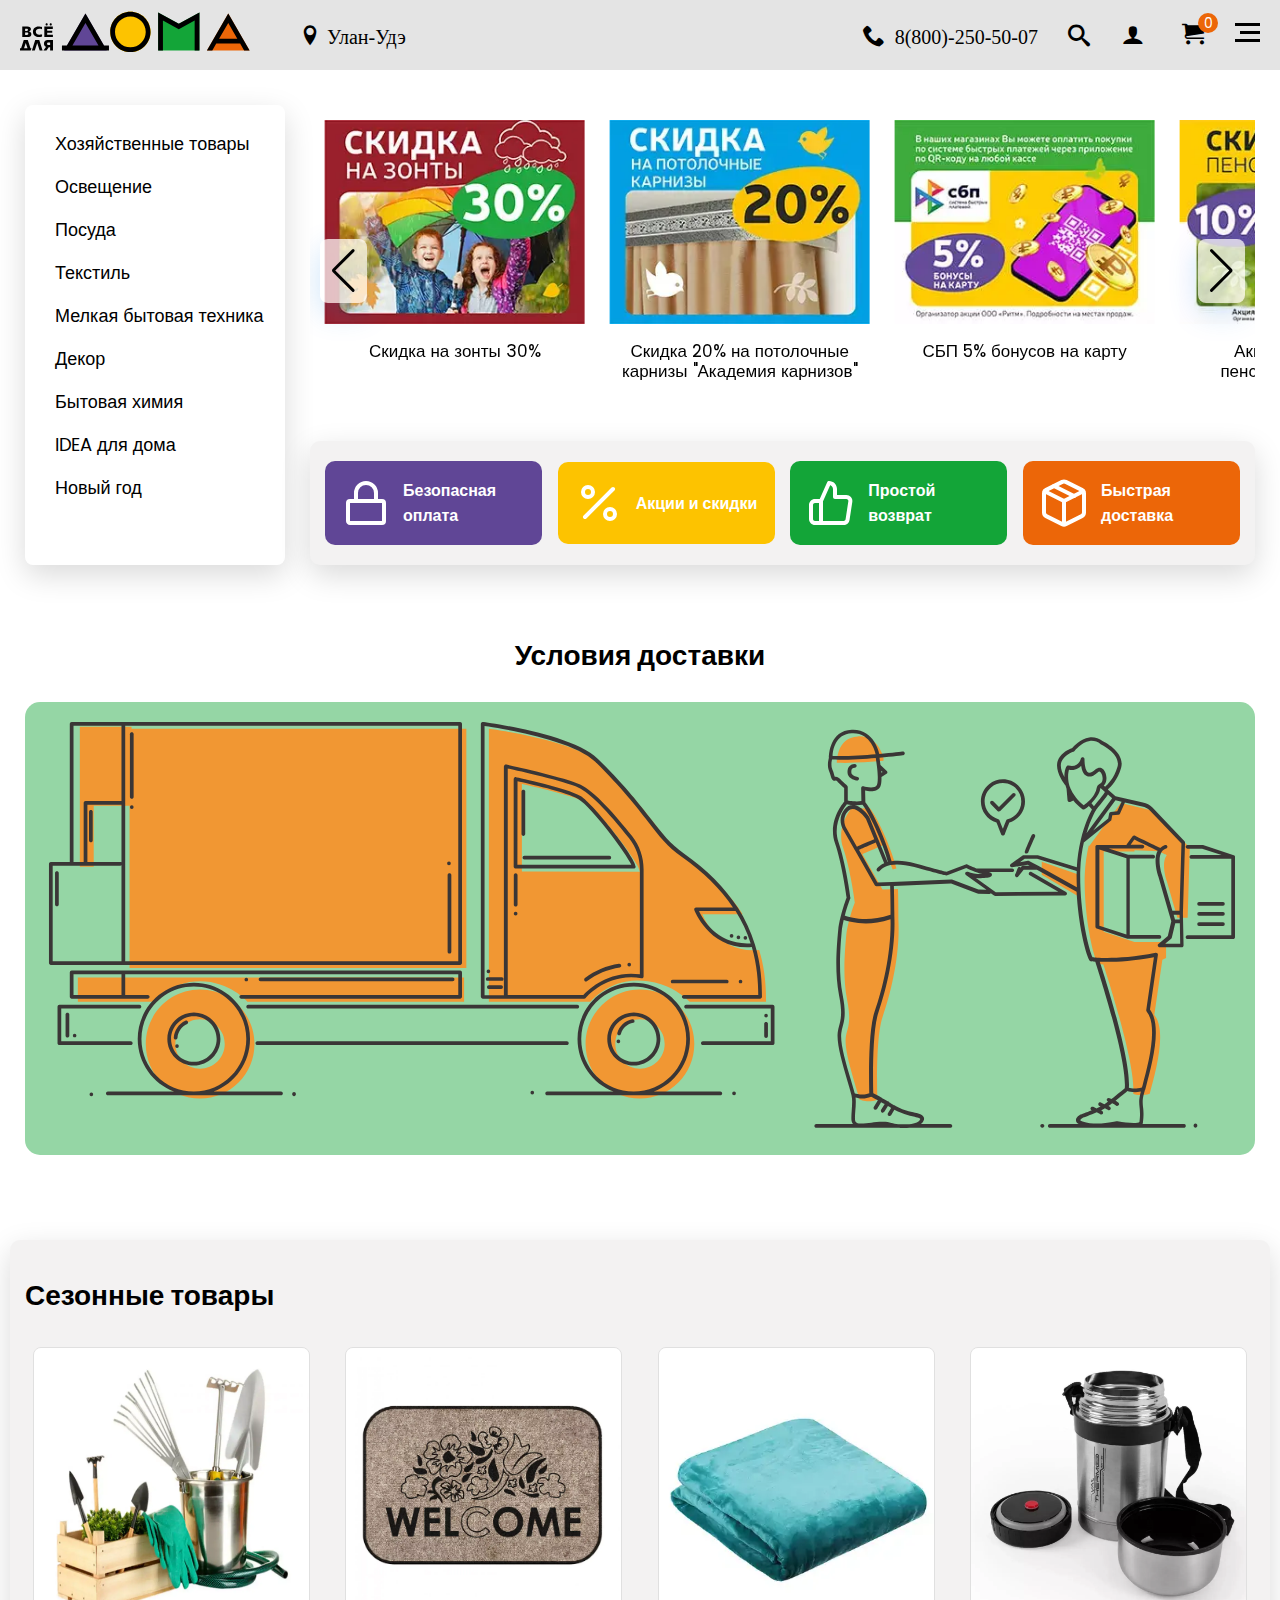
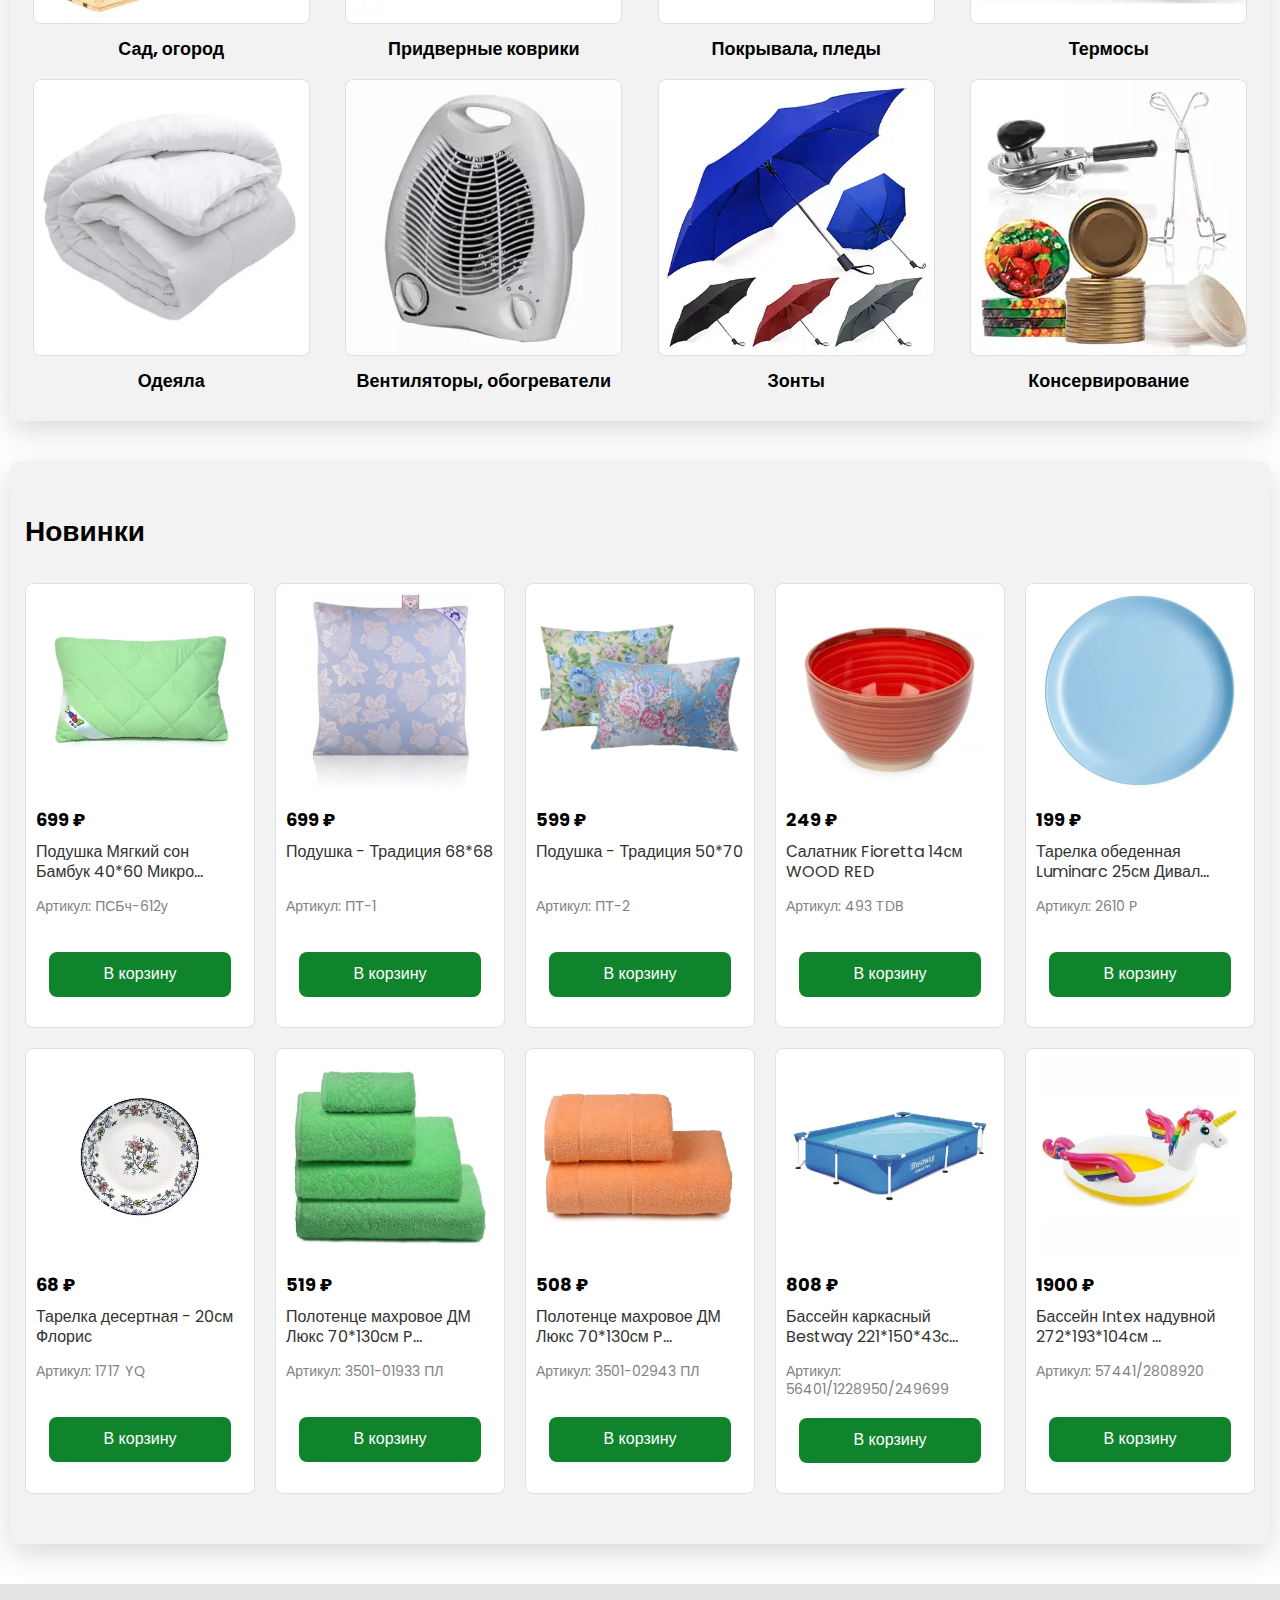
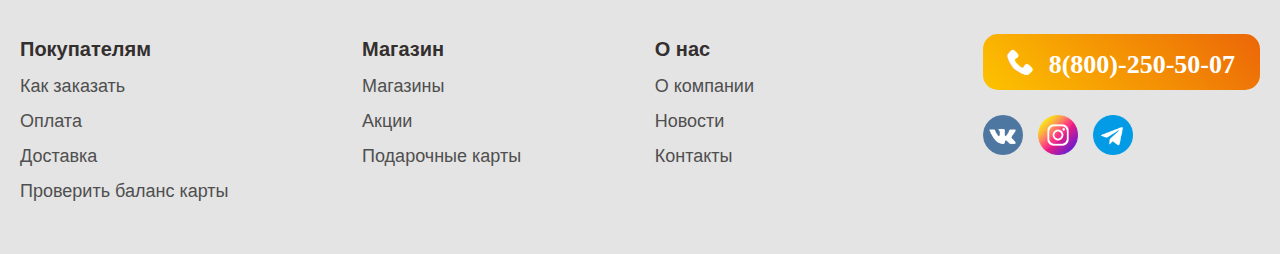
==== index.html @ 49514612 "Update index.html" ====
<!DOCTYPE html>
<html lang="ru">
<head>
    <meta charset="UTF-8">
    <meta http-equiv="X-UA-Compatible" content="IE=edge">
    <meta name="viewport" content="width=device-width, initial-scale=1.0">
    <link href="https://fonts.googleapis.com/css2?family=Poppins:wght@400;500;600;700&display=swap" rel="stylesheet">
    <link rel="stylesheet" href="https://unpkg.com/swiper@8/swiper-bundle.min.css">
    <link rel="stylesheet" href="css/fonts.css">
    <link rel="stylesheet" href="css/style.min.css">
    <title>Всё для дома</title>
</head>
<body>
    <header lang='ru' class="header">
    <div class="container">            
        <nav>
            <div class="header__menu-left">
                <a href="#" class="header__logo">
                    <img src="img/icons/logo.svg" alt="logo">
                </a>
                <div class="header__menu-places">
                    <div class="header__menu-town icon-location">Улан-Удэ</div>
                    <ul class="header__submenu">
                        <li>
                            <a href="#" class="submenu__link">Улан-Удэ</a>
                        </li>
                        <li>
                            <a href="#" class="submenu__link">Турунтаево</a>
                        </li>
                        <li>
                            <a href="#" class="submenu__link">Кяхта</a>
                        </li>
                        <li>
                            <a href="#" class="submenu__link">Петропавловка</a>
                        </li>
                        <li>
                            <a href="#" class="submenu__link">Усть-Орда</a>
                        </li>
                        <li>
                            <a href="#" class="submenu__link">Иркутск</a>
                        </li>
                        <li>
                            <a href="#" class="submenu__link">Бичура</a>
                        </li>
                        <li>
                            <a href="#" class="submenu__link">Гусиноозерск</a>
                        </li>
                        <li>
                            <a href="#" class="submenu__link">Селенгинск</a>
                        </li>
                        <li>
                            <a href="#" class="submenu__link">Борзя</a>
                        </li>
                        <li>
                            <a href="#" class="submenu__link">Петровск-Забайкальский</a>
                        </li>
                        <li>
                            <a href="#" class="submenu__link">Закаменск</a>
                        </li>
                        <li>
                            <a href="#" class="submenu__link">Кырен</a>
                        </li>
                        <li>
                            <a href="#" class="submenu__link">Ангарск</a>
                        </li>
                        <li>
                            <a href="#" class="submenu__link">Чита</a>
                        </li>
                    </ul>
                </div>
            </div>
            <div class="header__menu-right">
                <a href="tel:88002505007" class="header__list-item icon-phone">8(800)-250-50-07</a>
                <a href="tel:88002505007"> <span class="icon-phone"></span></a>
                <button class="header__list-item icon-catalog">
                    <img class="icon-catalog__img" src="img/icons/free-icon-catalog-9479183.png" alt="К">
                </button>
                <button class="header__list-item icon-search"></button>
                <a href="#" class="header__list-item icon-user"></a>
                <div class="header__cart" data-modal>
                    <button class="icon-cart"></button>
                    <span class="cart__number">0</span>
                    <div class="header__cart-block">
                        <div class="header__cart-wrapper">
                            <div class="cart-block__title">Корзина</div>
                            <div class="cart-block__body">
                                <div class="cart-block__empty">
                                    В корзине пока ничего нет. <br><br>
                                    Найдите нужный вам товар в каталоге или воспользуйтесь поиском.
                                </div>
                                <ul class="cart-content__list">

                                </ul>
                            </div>
                            <div class="cart-block__close">
                                <span></span>
                                <span></span>
                            </div>
                            <div class="cart__footer-fixed">
                                <div class="full__price"></div>
                                <a href="https://vddoma.ru/cart" type="button" class="cart__btn">Перейти в корзину</a>
                            </div>
                        </div>                   
                    </div>
                </div>
                <div class="hamburger">
                    <span></span>
                    <span class="short"></span>
                    <span></span>
                </div>
                <div class="menu-hamburger__list">
                    <div class="menu-hamburger__wrapper">
                        <button class="menu-hamburger__btn icon-user">
                            Войти
                        </button>

                        <ul class="panel menu-hamburger__sublist">
                            <li class="menu-hamburger__item"><a href="#">Как заказать</a></li>
                            <li class="menu-hamburger__item"><a href="#">Проверить баланс карты</a></li>
                            <li class="menu-hamburger__item"><a href="#">Подарочные карты</a></li>
                            <li class="menu-hamburger__item"><a href="#">Магазины</a></li>                            
                            <li class="menu-hamburger__item"><a href="#">О компании</a></li>
                            <li class="menu-hamburger__item"><a href="#">Новости</a></li>
                            <li class="menu-hamburger__item"><a href="#">Контакты</a></li>
                        </ul>
                    </div>
                </div>
            </div>  
        </nav>
    </div>
</header>
    <div class="promo start">
    <div class="container">
        <div class="promo__wrapper">
            <div class="promo__menu">
                <!-- <div class="promo__buttons">
                    <div class="promo__buttons-catalog">Каталог</div>
                    <div class="promo__buttons-search">Поиск</div>
                </div> -->
                <div class="promo__menu-wrapper">
                    <div class="catalog__close">
                        <span></span>
                        <span></span>
                    </div>
                    <ul class="promo__menu-list">                        
                        <li class="promo__menu-item">
                            <a href="#" data-id="1">Хозяйственные товары</a>
                            <div class="promo__submenu" data-id="1">
                                <ul>
                                    <li class="promo__submenu-item">
                                        <a href="#">Уход за одеждой</a>
                                    </li>
                                    <li class="promo__submenu-item">
                                        <a href="#">Сад и огород</a>
                                    </li>
                                    <li class="promo__submenu-item">
                                        <a href="#">Садовая мебель, мебель для пикника</a>
                                    </li>
                                    <li class="promo__submenu-item">
                                        <a href="#">Товары для отдыха и туризма</a>
                                    </li>
                                    <li class="promo__submenu-item">
                                        <a href="#">Все для ремонта</a>
                                    </li>
                                    <li class="promo__submenu-item">
                                        <a href="#">Товары для животных</a>
                                    </li>
                                    <li class="promo__submenu-item">
                                        <a href="#">Детская мебель</a>
                                    </li>
                                    <li class="promo__submenu-item">
                                        <a href="#">Товары для ванной комнаты и бани</a>
                                    </li>
                                    <li class="promo__submenu-item">
                                        <a href="#">Прочее</a>
                                    </li>
                                    <li class="promo__submenu-item">
                                        <a href="#">Хранение в доме</a>
                                    </li>
                                    <li class="promo__submenu-item">
                                        <a href="#">Стирка и глажка белья</a>
                                    </li>
                                    <li class="promo__submenu-item">
                                        <a href="#">Уборка дома</a>
                                    </li>
                                    <li class="promo__submenu-item">
                                        <a href="#">Летние товары, бассейны</a>
                                    </li>
                                    <li class="promo__submenu-item">
                                        <a href="#">Всё для школы</a>
                                    </li>
                                </ul>
                            </div>
                        </li>
                        <li class="promo__menu-item">
                            <a href="#" data-id="2">Освещение</a>
                            <div class="promo__submenu" data-id="2">
                                <ul>
                                    <li class="promo__submenu-item">
                                        <a href="#">Настенные светильники</a>
                                    </li>
                                    <li class="promo__submenu-item">
                                        <a href="#">Напольные светильники</a>
                                    </li>
                                    <li class="promo__submenu-item">
                                        <a href="#">Настольные светильники</a>
                                    </li>
                                    <li class="promo__submenu-item">
                                        <a href="#">Ночники</a>
                                    </li>
                                    <li class="promo__submenu-item">
                                        <a href="#">Потолочные светильники</a>
                                    </li>
                                    <li class="promo__submenu-item">
                                        <a href="#">Фонари</a>
                                    </li>
                                    <li class="promo__submenu-item">
                                        <a href="#">Удлинители</a>
                                    </li>
                                </ul>
                            </div>
                        </li>
                        <li class="promo__menu-item">
                            <a href="#" data-id="3">Посуда</a>
                            <div class="promo__submenu" data-id="3">
                                <ul>
                                    <li class="promo__submenu-item">
                                        <a href="#">Посуда для приготовления</a>
                                    </li>
                                    <li class="promo__submenu-item">
                                        <a href="#">Посуда для сервировки</a>
                                    </li>
                                    <li class="promo__submenu-item">
                                        <a href="#">Кухонные принадлежности</a>
                                    </li>
                                    <li class="promo__submenu-item">
                                        <a href="#">Хранение на кухне</a>
                                    </li>
                                    <li class="promo__submenu-item">
                                        <a href="#">Одноразовая посуда</a>
                                    </li>
                                </ul>
                            </div>
                        </li>
                        <li class="promo__menu-item">
                            <a href="#" data-id="4">Текстиль</a>
                            <div class="promo__submenu" data-id="4">
                                <ul>
                                    <li class="promo__submenu-item">
                                        <a href="#">Полотенца</a>
                                    </li>
                                    <li class="promo__submenu-item">
                                        <a href="#">Кухонный текстиль</a>
                                    </li>
                                    <li class="promo__submenu-item">
                                        <a href="#">Постельное белье</a>
                                    </li>
                                    <li class="promo__submenu-item">
                                        <a href="#">Покрывала, пледы</a>
                                    </li>
                                    <li class="promo__submenu-item">
                                        <a href="#">Одеяла</a>
                                    </li>
                                    <li class="promo__submenu-item">
                                        <a href="#">Подушки</a>
                                    </li>
                                    <li class="promo__submenu-item">
                                        <a href="#">Чехлы для мягкой мебели</a>
                                    </li>
                                    <li class="promo__submenu-item">
                                        <a href="#">Матрасы</a>
                                    </li>
                                    <li class="promo__submenu-item">
                                        <a href="#">Наматрасники</a>
                                    </li>
                                    <li class="promo__submenu-item">
                                        <a href="#">Наборы (одеяло+подушка)</a>
                                    </li>
                                </ul>
                            </div>
                        </li>
                        <li class="promo__menu-item">
                            <a href="#" data-id="5">Мелкая бытовая техника</a>
                            <div class="promo__submenu" data-id="5">
                                <ul>
                                    <li class="promo__submenu-item">
                                        <a href="#">Машинки для стрижки</a>
                                    </li>
                                    <li class="promo__submenu-item">
                                        <a href="#">Бритвы</a>
                                    </li>
                                    <li class="promo__submenu-item">
                                        <a href="#">Вентиляторы, обогреватели</a>
                                    </li>
                                    <li class="promo__submenu-item">
                                        <a href="#">Утюги</a>
                                    </li>
                                    <li class="promo__submenu-item">
                                        <a href="#">Электрочайники, термопоты</a>
                                    </li>
                                    <li class="promo__submenu-item">
                                        <a href="#">Уничтожители для насекомых</a>
                                    </li>
                                    <li class="promo__submenu-item">
                                        <a href="#">Эпиляторы, триммеры</a>
                                    </li>
                                    <li class="promo__submenu-item">
                                        <a href="#">Кофемолки, кофеварки электрические</a>
                                    </li>
                                    <li class="promo__submenu-item">
                                        <a href="#">Блендеры, миксеры</a>
                                    </li>
                                    <li class="promo__submenu-item">
                                        <a href="#">Блинницы, вафельницы</a>
                                    </li>
                                    <li class="promo__submenu-item">
                                        <a href="#">Тостеры, сэндвичницы, мультигриль</a>
                                    </li>
                                    <li class="promo__submenu-item">
                                        <a href="#">Мультиварки, пароварки</a>
                                    </li>
                                    <li class="promo__submenu-item">
                                        <a href="#">Плитки электрические, духовки</a>
                                    </li>
                                    <li class="promo__submenu-item">
                                        <a href="#">Маникюрные наборы</a>
                                    </li>
                                    <li class="promo__submenu-item">
                                        <a href="#">Фены, приборы для укладки волос</a>
                                    </li>
                                    <li class="promo__submenu-item">
                                        <a href="#">Весы напольные</a>
                                    </li>
                                    <li class="promo__submenu-item">
                                        <a href="#">Машинки для удаления катышков</a>
                                    </li>
                                    <li class="promo__submenu-item">
                                        <a href="#">Увлажнители воздуха</a>
                                    </li>
                                    <li class="promo__submenu-item">
                                        <a href="#">Мясорубки электрические</a>
                                    </li>
                                </ul>
                            </div>
                        </li>
                        <li class="promo__menu-item">
                            <a href="#" data-id="6">Декор</a>
                            <div class="promo__submenu" data-id="6">
                                <ul>
                                    <li class="promo__submenu-item">
                                        <a href="#">Сувениры, подарки</a>
                                    </li>
                                    <li class="promo__submenu-item">
                                        <a href="#">Часы</a>
                                    </li>
                                    <li class="promo__submenu-item">
                                        <a href="#">Вазы</a>
                                    </li>
                                    <li class="promo__submenu-item">
                                        <a href="#">Картины и настенный декор</a>
                                    </li>
                                    <li class="promo__submenu-item">
                                        <a href="#">Цветы и растения</a>
                                    </li>
                                    <li class="promo__submenu-item">
                                        <a href="#">Свечи, подсвечники</a>
                                    </li>
                                    <li class="promo__submenu-item">
                                        <a href="#">Зеркала</a>
                                    </li>
                                    <li class="promo__submenu-item">
                                        <a href="#">Ковры</a>
                                    </li>
                                    <li class="promo__submenu-item">
                                        <a href="#">Предметы интерьера</a>
                                    </li>
                                    <li class="promo__submenu-item">
                                        <a href="#">Шторы, жалюзи, карнизы</a>
                                    </li>
                                    <li class="promo__submenu-item">
                                        <a href="#">Подушки и наволочки декоративные</a>
                                    </li>
                                    <li class="promo__submenu-item">
                                        <a href="#">Звонки</a>
                                    </li>
                                </ul>
                            </div>
                        </li>
                        <li class="promo__menu-item">
                            <a href="#" data-id="7">Бытовая химия</a>
                            <div class="promo__submenu" data-id="7">
                                <ul>
                                    <li class="promo__submenu-item">
                                        <a href="#">Батарейки</a>
                                    </li>
                                    <li class="promo__submenu-item">
                                        <a href="#">Мыло, Жидкое мыло</a>
                                    </li>
                                    <li class="promo__submenu-item">
                                        <a href="#">Чистящие средства</a>
                                    </li>
                                    <li class="promo__submenu-item">
                                        <a href="#">Средства от насекомых, грызунов</a>
                                    </li>
                                    <li class="promo__submenu-item">
                                        <a href="#">Стирка и уход за бельем</a>
                                    </li>
                                    <li class="promo__submenu-item">
                                        <a href="#">Герметик, клей</a>
                                    </li>
                                    <li class="promo__submenu-item">
                                        <a href="#">Средства для ухода за обувью</a>
                                    </li>
                                    <li class="promo__submenu-item">
                                        <a href="#">Наборы для маникюра</a>
                                    </li>
                                    <li class="promo__submenu-item">
                                        <a href="#">Освежители воздуха</a>
                                    </li>
                                    <li class="promo__submenu-item">
                                        <a href="#">Средства по уходу для лица и тела</a>
                                    </li>
                                    <li class="promo__submenu-item">
                                        <a href="#">Бритье и депиляция</a>
                                    </li>
                                    <li class="promo__submenu-item">
                                        <a href="#">Средства личной гигиены</a>
                                    </li>
                                    <li class="promo__submenu-item">
                                        <a href="#">Уход за волосами</a>
                                    </li>
                                    <li class="promo__submenu-item">
                                        <a href="#">Средства для ухода за полостью рта</a>
                                    </li>
                                    <li class="promo__submenu-item">
                                        <a href="#">Подарочный набор</a>
                                    </li>
                                </ul>
                            </div>
                        </li>
                        <li class="promo__menu-item">
                            <a href="#" data-id="8">IDEA для дома</a>
                            <div class="promo__submenu" data-id="8">
                                <ul>
                                    <li class="promo__submenu-item">
                                        <a href="#">Мебель</a>
                                    </li>
                                    <li class="promo__submenu-item">
                                        <a href="#">Освещение для дома</a>
                                    </li>
                                    <li class="promo__submenu-item">
                                        <a href="#">Оформление интерьера</a>
                                    </li>
                                    <li class="promo__submenu-item">
                                        <a href="#">Посуда и кухонные принадлежности</a>
                                    </li>
                                    <li class="promo__submenu-item">
                                        <a href="#">Текстиль и ковры</a>
                                    </li>
                                    <li class="promo__submenu-item">
                                        <a href="#">Хранение и порядок</a>
                                    </li>
                                    <li class="promo__submenu-item">
                                        <a href="#">Ванная комната</a>
                                    </li>
                                    <li class="promo__submenu-item">
                                        <a href="#">Товары для отдыха и путешествий</a>
                                    </li>
                                </ul>
                            </div>
                        </li>
                        <li class="promo__menu-item">
                            <a href="#" data-id="9">Новый год</a>
                            <div class="promo__submenu" data-id="9">
                                <ul>
                                    <li class="promo__submenu-item">
                                        <a href="#">Елки</a>
                                    </li>
                                    <li class="promo__submenu-item">
                                        <a href="#">Елочные украшения</a>
                                    </li>
                                    <li class="promo__submenu-item">
                                        <a href="#">Карнавальные аксессуары</a>
                                    </li>
                                    <li class="promo__submenu-item">
                                        <a href="#">Украшение дома</a>
                                    </li>
                                    <li class="promo__submenu-item">
                                        <a href="#">Новогодние сувениры, фигурки</a>
                                    </li>
                                    <li class="promo__submenu-item">
                                        <a href="#">Хлопушки, конфетти</a>
                                    </li>
                                    <li class="promo__submenu-item">
                                        <a href="#">Дед Мороз и Снегурочка</a>
                                    </li>
                                </ul>
                            </div>
                        </li>
                    </ul>
                </div>
            </div>
            <div class="promo__slider">
                <!-- Slider main container -->
                <div class="swiper swiper1">
                    <!-- Additional required wrapper -->
                    <div class="swiper-wrapper">
                        <!-- Slides -->
                        <div class="swiper-slide">
                            <a href="#">
                                <img src="img/slide1.webp" alt="slide1">
                                <div class="swiper__text">
                                    Скидка на зонты 30%
                                </div>
                            </a>                            
                        </div>
                        <div class="swiper-slide">
                            <a href="#">
                                <img src="img/slide2.webp" alt="slide2">
                                <div class="swiper__text">
                                    Скидка 20% на потолочные карнизы "Академия карнизов"
                                </div>
                            </a>                            
                        </div>
                        <div class="swiper-slide">
                            <a href="#">
                                <img src="img/slide3.webp" alt="slide3">
                                <div class="swiper__text">
                                    СБП 5% бонусов на карту
                                </div>
                            </a>
                        </div>
                        <div class="swiper-slide">
                            <a href="#">
                                <img src="img/slide4.webp" alt="slide4">
                                <div class="swiper__text">
                                    Акция «Скидка 10% пенсионерам в будни»
                                </div>
                            </a>                            
                        </div>
                        <div class="swiper-slide">
                            <a href="#">
                                <img src="img/slide5.webp" alt="slide1">
                                <div class="swiper__text">
                                    Оплачивай бонусами от Читаэнергосбыт до 10% от стоимости покупки
                                </div>
                            </a>                            
                        </div>
                        <div class="swiper-slide">
                            <a href="#">
                                <img src="img/slide6.webp" alt="slide1">
                                <div class="swiper__text">
                                    Скидка по профсоюзному билету Роспрофжел 10%
                                </div>
                            </a>                            
                        </div>
                        <div class="swiper-slide">
                            <a href="#">
                                <img src="img/slide7.webp" alt="slide1">
                                <div class="swiper__text">
                                    Скидка на рулонные шторы 20%
                                </div>
                            </a>                            
                        </div>
                        <div class="swiper-slide">
                            <a href="#">
                                <img src="img/slide8.webp" alt="slide1">
                                <div class="swiper__text">
                                    Распрожаба. Скидки до 30%.
                                </div>
                            </a>                            
                        </div>
                        <div class="swiper-slide">
                            <a href="#">
                                <img src="img/slide9.webp" alt="slide1">
                                <div class="swiper__text">
                                    Бассейн
                                </div>
                            </a>                            
                        </div>

                    </div>
                    <!-- If we need pagination -->
                    <div class="swiper-pagination"></div>
                
                    <!-- If we need navigation buttons -->
                    <div class="swiper-button-prev"></div>
                    <div class="swiper-button-next"></div>
                
                    <!-- If we need scrollbar -->
                    <!-- <div class="swiper-scrollbar"></div> -->
                </div>
                <div class="benefits">
                    <div class="benefits__wrapper">
                        <a href="#" class="benefits__item benefits__item-1">
                            <img src="img/benefits/lock.svg" alt="lock" class="benefits__item-img">
                            <div class="benefits__item-text">
                                Безопасная оплата
                            </div>
                        </a>
                        <a href="#" class="benefits__item benefits__item-2">
                            <img src="img/benefits/percent.svg" alt="percent" class="benefits__item-img">
                            <div class="benefits__item-text">
                                Акции и скидки
                            </div>
                        </a>
                        <a href="#" class="benefits__item benefits__item-3">
                            <img src="img/benefits/ok.svg" alt="ok" class="benefits__item-img">
                            <div class="benefits__item-text">
                                Простой возврат
                            </div>
                        </a>
                        <a href="#" class="benefits__item benefits__item-4">
                            <img src="img/benefits/box.svg" alt="box" class="benefits__item-img">
                            <div class="benefits__item-text">
                                Быстрая доставка
                            </div>
                        </a>
                    </div>
                </div>
            </div>
        </div>
    </div>
</div>
<!-- <section class="review">
    <div class="container">
        <div class="review__wrapper">
            <h2 class="review__title title">Обзоры</h2>
            <div class="review__list-items">
                <div class="review__item">
                    <iframe src="https://www.youtube.com/embed/gMy5ytUnEIM" title="YouTube video player" frameborder="0" allow="accelerometer; autoplay; clipboard-write; encrypted-media; gyroscope; picture-in-picture" allowfullscreen></iframe>
                    <div class="review__item-name">Ярмарка посуды в магазинах "Всё Для Дома"</div>
                </div>
                <div class="review__item">
                    <iframe src="https://www.youtube.com/embed/xjYCxbWY-R8" title="YouTube video player" frameborder="0" allow="accelerometer; autoplay; clipboard-write; encrypted-media; gyroscope; picture-in-picture" allowfullscreen></iframe>
                    <div class="review__item-name">Новая коллекция посуды / Посуда: тренды 2022 / Богемское стекло</div>
                </div>
                <div class="review__item">
                    <iframe src="https://www.youtube.com/embed/gMy5ytUnEIM" title="YouTube video player" frameborder="0" allow="accelerometer; autoplay; clipboard-write; encrypted-media; gyroscope; picture-in-picture" allowfullscreen></iframe>
                    <div class="review__item-name">Ярмарка посуды в магазинах "Всё Для Дома"</div>
                </div>
                <div class="review__item">
                    <iframe src="https://www.youtube.com/embed/xjYCxbWY-R8" title="YouTube video player" frameborder="0" allow="accelerometer; autoplay; clipboard-write; encrypted-media; gyroscope; picture-in-picture" allowfullscreen></iframe>
                    <div class="review__item-name">Новая коллекция посуды / Посуда: тренды 2022 / Богемское стекло</div>
                </div>
            </div>
        </div>
    </div>
</section> -->
<section class="delivery">
    <div class="container">
        <div class="delivery__wrapper">
            <h2 class="delivery__title title">
                Условия доставки
            </h2>
            <div class="delivery__img">
                <img src="img/delivery/dostavka.svg" alt="delivery">
            </div>
        </div>
    </div>
</section>
<section class="season">
    <div class="container">
        <div class="season__wrapper">
            <h2 class="season__goods-title title">
                Сезонные товары
            </h2>
            <div class="season__goods">
                <a href="#" class="season__goods-card goods__card">
                    <div class="goods__card-img">
                        <img src="img/season/season1.webp" alt="">
                    </div>
                    <div class="goods__card-title">
                        Сад, огород
                    </div>
                </a>
                <a href="#" class="season__goods-card goods__card">
                    <div class="goods__card-img">
                        <img src="img/season/season2.webp" alt="">
                    </div>
                    <div class="goods__card-title">
                        Придверные коврики
                    </div>
                </a>
                <a href="#" class="season__goods-card goods__card">
                    <div class="goods__card-img">
                        <img src="img/season/season3.webp" alt="">
                    </div>
                    <div class="goods__card-title">
                        Покрывала, пледы
                    </div>
                </a>
                <a href="#" class="season__goods-card goods__card">
                    <div class="goods__card-img">
                        <img src="img/season/season4.webp" alt="">
                    </div>
                    <div class="goods__card-title">
                        Термосы
                    </div>
                </a>
                <a href="#" class="season__goods-card goods__card">
                    <div class="goods__card-img">
                        <img src="img/season/season5.webp" alt="">
                    </div>
                    <div class="goods__card-title">
                        Одеяла
                    </div>
                </a>
                <a href="#" class="season__goods-card goods__card">
                    <div class="goods__card-img">
                        <img src="img/season/season6.webp" alt="">
                    </div>
                    <div class="goods__card-title">
                        Вентиляторы, обогреватели
                    </div>
                </a>
                <a href="#" class="season__goods-card goods__card">
                    <div class="goods__card-img">
                        <img src="img/season/season7.webp" alt="">
                    </div>
                    <div class="goods__card-title">
                        Зонты
                    </div>
                </a>
                <a href="#" class="season__goods-card goods__card">
                    <div class="goods__card-img">
                        <img src="img/season/season8.webp" alt="">
                    </div>
                    <div class="goods__card-title">
                        Консервирование
                    </div>
                </a>
            </div>
        </div>
    </div>
</section>
<section class="new">
    <div class="container">
        <div class="new__wrapper">
            <h2 class="title">
                Новинки
            </h2>
            <div class="new__goods">
            </div>
        </div>
    </div>
</section>
<div class="modal">
    <div class="container">
        <div class="modal__wrapper">
            <h2 class="modal__title">
                Выберите населенный пункт
            </h2>
            <ul class="modal__towns">
                <li>
                    <a href="#" class="modal-towns__link">Улан-Удэ</a>
                </li>
                <li>
                    <a href="#" class="modal-towns__link">Турунтаево</a>
                </li>
                <li>
                    <a href="#" class="modal-towns__link">Кяхта</a>
                </li>
                <li>
                    <a href="#" class="modal-towns__link">Петропавловка</a>
                </li>
                <li>
                    <a href="#" class="modal-towns__link">Усть-Орда</a>
                </li>
                <li>
                    <a href="#" class="modal-towns__link">Иркутск</a>
                </li>
                <li>
                    <a href="#" class="modal-towns__link">Бичура</a>
                </li>
                <li>
                    <a href="#" class="modal-towns__link">Гусиноозерск</a>
                </li>
                <li>
                    <a href="#" class="modal-towns__link">Селенгинск</a>
                </li>
                <li>
                    <a href="#" class="modal-towns__link">Борзя</a>
                </li>
                <li>
                    <a href="#" class="modal-towns__link">Закаменск</a>
                </li>
                <li>
                    <a href="#" class="modal-towns__link">Кырен</a>
                </li>
                <li>
                    <a href="#" class="modal-towns__link">Ангарск</a>
                </li>
                <li>
                    <a href="#" class="modal-towns__link">Чита</a>
                </li>
                <li>
                    <a href="#" class="modal-towns__link">Петровск-Забайкальский</a>
                </li>
            </ul>
            <div class="modal__close">×</div>
        </div>
    </div>
</div>

<script defer src="https://unpkg.com/swiper@8/swiper-bundle.min.js"></script>
    <footer class="footer">
    <div class="container">
        <div class="footer__wrapper">
            <div class="footer__menu">
                <div class="footer__menu-customer">
                    <button class="footer__accordion">Покупателям</button>
                    <ul class="footer__panel footer__menu-sublist">
                        <li class="footer__menu-item"><a href="#">Как заказать</a></li>
                        <li class="footer__menu-item"><a href="#">Оплата</a></li>
                        <li class="footer__menu-item"><a href="#">Доставка</a></li>
                        <li class="footer__menu-item"><a href="#">Проверить баланс карты</a></li>
                    </ul>
                </div>
                <div class="footer__menu-shop">
                    <button class="footer__accordion">Магазин</button>
                    <ul class="footer__panel footer__menu-sublist">
                        <li class="footer__menu-item"><a href="#">Магазины</a></li>
                        <li class="footer__menu-item"><a href="#">Акции</a></li>
                        <li class="footer__menu-item"><a href="#">Подарочные карты</a></li>
                    </ul>
                </div>
                <div class="footer__menu-about">
                    <button class="footer__accordion">О нас</button>
                    <ul class="footer__panel footer__menu-sublist">
                        <li class="footer__menu-item"><a href="#">О компании</a></li>
                        <li class="footer__menu-item"><a href="#">Новости</a></li>
                        <li class="footer__menu-item"><a href="#">Контакты</a></li>
                    </ul>
                </div>
            </div>
            <div class="footer__contact">
                <a href="tel:88002505007" class="footer__contact-phone icon-phone">8(800)-250-50-07</a>
                <div class="footer__contact-social">
                    <a href="#" class="footer__contact-item">
                        <img src="img/icons/vk.png" alt="vk">
                    </a>
                    <a href="#" class="footer__contact-item">
                        <img src="img/icons/instagram.png" alt="instagram">
                    </a>
                    <a href="#" class="footer__contact-item">
                        <img src="img/icons/telegram.png" alt="telegram">
                    </a>
                </div>              
            </div>
        </div>
    </div>
</footer>
    <div class="promo__menu-search">
    <div class="container">
        <div class="search__close">
            <span></span>
            <span></span>
        </div>
        <div class="promo__menu-input">
            <input type="text" placeholder="Поиск по каталогу">
            <button class="search-icon icon-search">
            </button>
            <button class="search__empty">
                <span></span>
                <span></span>
            </button>
        </div>
    </div>
</div>
    <div class="arrow-top">
        <img src="img/icons/arrow.svg" alt="">
    </div>
    
    <script defer src="js/app.min.js"></script>
    <script defer src="https://unpkg.com/swiper@8/swiper-bundle.min.js"></script>
</body>
</html>
---- css/style.min.css ----
@font-face {
  font-family: "icomoon";
  src: url("../fonts/icomoon.eot?n1fwpn");
  src: url("../fonts/icomoon.eot?n1fwpn#iefix") format("embedded-opentype"), url("../fonts/icomoon.ttf?n1fwpn") format("truetype"), url("../fonts/icomoon.woff?n1fwpn") format("woff"), url("../fonts/icomoon.svg?n1fwpn#icomoon") format("svg");
  font-weight: normal;
  font-style: normal;
  font-display: block;
}
[class^=icon-], [class*=" icon-"] {
  /* use !important to prevent issues with browser extensions that change fonts */
  font-family: "icomoon" !important;
  speak: never;
  font-style: normal;
  font-weight: normal;
  font-variant: normal;
  text-transform: none;
  line-height: 1;
  /* Better Font Rendering =========== */
  -webkit-font-smoothing: antialiased;
  -moz-osx-font-smoothing: grayscale;
}

.icon-cart:before {
  content: "\e93a";
}

.icon-phone:before {
  content: "\e942";
}

.icon-location:before {
  content: "\e947";
}

.icon-user:before {
  content: "\e971";
}

.icon-search:before {
  content: "\e986";
}

.icon-enlarge:before {
  content: "\e989";
}

.icon-shrink:before {
  content: "\e98a";
}

.icon-equalizer:before {
  content: "\e992";
}

.icon-bin:before {
  content: "\e9ac";
}

.icon-arrow-right2:before {
  content: "\ea3c";
}

body {
  padding: 0;
  margin: 0;
  box-sizing: border-box;
  font-family: Poppins, sans-serif;
}

h1, h2, h3, h4, h5, h6 {
  margin: 0;
  padding: 0;
}

.container {
  max-width: 1260px;
  margin: 0 auto;
}

.arrow-top {
  display: none;
  width: 34px;
  height: 34px;
  background: #ec6608;
  border-radius: 50%;
  align-items: center;
  justify-content: center;
  padding: 3px;
  position: fixed;
  bottom: 50px;
  right: 35px;
  cursor: pointer;
  animation-duration: 1.5s;
  animation-name: slidein;
  animation-delay: 1s;
  animation-iteration-count: infinite;
}
.arrow-top img {
  width: 100%;
  height: 100%;
}

@keyframes slidein {
  from {
    bottom: 50px;
  }
  to {
    bottom: 70px;
  }
}
.header {
  position: fixed;
  width: 100%;
  z-index: 10;
  background-color: #e4e4e4;
}
.header nav {
  display: flex;
  justify-content: space-between;
  align-items: center;
  min-height: 70px;
  padding: 0 10px;
  flex-wrap: wrap;
}
.header__menu-left {
  display: flex;
  justify-content: flex-start;
  align-items: center;
  gap: 50px;
  padding: 0;
  margin: 0;
  width: 50%;
}
.header__logo img {
  height: 42px;
  width: 230px;
}
.header__menu-places {
  position: relative;
}
.header__menu-places a {
  color: #333;
  font-size: 20px;
  font-style: normal;
  font-weight: 400;
  line-height: 18px;
  text-decoration: none;
}
.header__menu-town {
  color: #000;
  font-size: 20px;
  font-style: normal;
  font-weight: 400;
  line-height: 18px;
  text-decoration: none;
  cursor: pointer;
}
.header .icon-location::before {
  margin-right: 7px;
}
.header__arrow {
  right: -25px;
  top: 5px;
  position: absolute;
  width: 0;
  height: 0;
  border-top: 5px solid #000;
  border-right: 5px solid transparent;
  border-left: 5px solid transparent;
  margin: 5px;
}
.header__bg {
  position: fixed;
  top: 0;
  left: 0;
  z-index: 1050;
  display: none;
  width: 100%;
  height: 100%;
  overflow: hidden;
}
.header__bg.show {
  display: block;
}
.header__bg.show a:hover {
  background: #e9f8ff;
  color: #008fd5;
}
.header__submenu {
  display: none;
  padding: 12px 15px;
  background: #fff;
  border-radius: 8px;
  box-shadow: 0 10px 30px rgba(0, 0, 0, 0.15);
  margin: 0;
  color: #333;
  font-size: 14px;
  font-style: normal;
  font-weight: 400;
  line-height: 18px;
  text-decoration: none;
  list-style: none;
  margin: 0;
  min-width: 255px;
  z-index: 10;
  position: absolute;
  top: -5px;
  left: -5px;
}
.header__submenu.open {
  display: block;
}
.header__submenu a {
  display: inline-block;
  padding: 5px 0;
  width: 100%;
}
.header__submenu a:hover {
  background: #e9f8ff;
  color: #008fd5;
}
.header__menu-right {
  display: flex;
  align-items: center;
  justify-content: flex-end;
  width: 50%;
  position: relative;
}
.header__menu-right a {
  color: #000;
  font-size: 16px;
  font-style: normal;
  font-weight: 400;
  line-height: 24px;
  text-decoration: none;
}
.header__menu-right span.icon-phone {
  display: none;
}
.header__menu-right .header__list-item.icon-catalog {
  display: none;
  height: 24px;
  width: 24px;
  margin-right: 32px;
  background: transparent;
  border: none;
  padding: 0;
  cursor: pointer;
  transform: scale(1);
}
.header__menu-right .header__list-item.icon-catalog img {
  width: 100%;
  height: 100%;
  object-fit: contain;
}
.header__menu-right .header__list-item.icon-phone {
  margin-right: 30px;
  display: flex;
  align-items: center;
  font-size: 20px;
}
.header__menu-right .header__list-item.icon-phone::before {
  font-size: 22px;
  margin-right: 10px;
  transition: text-shadow 0.5s ease;
}
.header__menu-right .header__list-item.icon-phone:hover {
  text-shadow: 3px 3px 20px #fff;
}
.header__menu-right .header__list-item.icon-search {
  background: transparent;
  border: none;
  padding: 0;
  margin-right: 32px;
  cursor: pointer;
  transform: scale(1);
}
.header__menu-right .header__list-item.icon-search::before {
  font-size: 22px;
  transition: text-shadow 0.5s ease;
}
.header__menu-right .header__list-item.icon-search:hover {
  transform: scale(1.3);
  transition: transform 0.5s ease;
}
.header__menu-right .header__list-item.icon-user {
  margin-right: 32px;
  transform: scale(1);
}
.header__menu-right .header__list-item.icon-user:hover {
  transform: scale(1.3);
  transition: transform 0.5s ease;
}
.header__menu-right .header__list-item.icon-user::before {
  font-size: 22px;
  transition: text-shadow 0.5s ease;
}
.header__menu-right .icon-cart {
  border: none;
  background-color: transparent;
  cursor: pointer;
  transform: scale(1);
}
.header__menu-right .icon-cart:hover {
  transform: scale(1.3);
  transition: transform 0.5s ease;
}
.header__menu-right .icon-cart::before {
  font-size: 22px;
  transition: text-shadow 0.5s ease;
}
.header__menu-right .accordion {
  position: relative;
  padding: 0;
  cursor: pointer;
  width: 100%;
  border: none;
  font-size: 18px;
  transition: 0.5s;
  text-align: left;
  font-weight: 500;
  font-size: 20px;
  line-height: 150%;
  background-color: transparent;
}
.header__menu-right .panel {
  padding: 0;
  margin: 0;
}
.header__cart {
  margin-right: 50px;
  position: relative;
}
.header__cart-wrapper {
  padding: 25px;
}
.header__cart-block {
  display: none;
  position: absolute;
  right: -15px;
  top: -18px;
  width: 450px;
  background-color: #fff;
  border-radius: 15px;
  z-index: 3;
  box-shadow: 0 10px 30px rgba(0, 0, 0, 0.15);
}
.header__cart-block .cart-block__title {
  font-size: 24px;
  font-style: normal;
  font-weight: 500;
  line-height: 30px;
}
.header__cart-block .cart-block__body {
  color: #333;
  font-size: 16px;
  font-style: normal;
  font-weight: 400;
  line-height: 20px;
  margin-top: 18px;
  margin: 20px 0;
  max-height: 210px;
  overflow: visible;
}
.header__cart-block .cart-block__close {
  width: 28px;
  height: 25px;
  position: absolute;
  top: 20px;
  right: 14px;
  cursor: pointer;
}
.header__cart-block .cart-block__close span {
  display: block;
  height: 3px;
  width: 100%;
  background-color: #000;
  transition: 0.5s all;
}
.header__cart-block .cart-block__close span:nth-child(1) {
  transform: translateY(8px) rotate(-45deg);
}
.header__cart-block .cart-block__close span:nth-child(2) {
  transform: translateY(6px) rotate(45deg);
}
.header .cart-content__list {
  padding: 0;
  margin: 0;
}
.header .cart__content-item {
  display: flex;
  justify-content: space-between;
  align-items: center;
  gap: 10px;
  margin-bottom: 15px;
}
.header .cart__content-product {
  display: flex;
  justify-content: start;
  align-items: center;
  gap: 15px;
}
.header .cart-product__img {
  flex: 0 0 120px;
  height: 120px;
}
.header .cart-product__img img {
  width: 100%;
  height: 100%;
  object-fit: contain;
}
.header .cart__product-text {
  min-width: 200px;
  margin-right: 10px;
}
.header .cart__product-title {
  font-size: 16px;
  font-weight: 400;
  line-height: 20px;
}
.header .cart__product-price {
  font-size: 18px;
  font-weight: 700;
  line-height: 24px;
}
.header .cart__product-quantity {
  margin: 0 10px 0 0;
  justify-content: space-between;
  align-items: center;
  border: 2px solid #717171;
  border-radius: 5px;
}
.header .cart__product-count {
  font-size: 18px;
  font-weight: 700;
  width: 25px;
  height: 25px;
  display: flex;
  justify-content: center;
  align-items: center;
}
.header .cart__product_minus {
  font-size: 22px;
  padding: 0;
  margin: 0;
  width: 25px;
  height: 25px;
  background: transparent;
  font-weight: 700;
  border: none;
}
.header .cart__product_plus {
  font-size: 22px;
  padding: 0;
  margin: 0;
  width: 25px;
  height: 25px;
  background: transparent;
  font-weight: 700;
  border: none;
}
.header .cart-product__delete {
  min-width: 25px;
  height: 25px;
  padding: 2px;
  margin: 0;
  background: transparent;
  border: none;
}
.header .cart-product__delete img {
  width: 100%;
  height: 100%;
  object-fit: contain;
}
.header .cart__btn {
  display: none;
  justify-content: center;
  align-items: center;
  background: #0f842d;
  height: 45px;
  font-size: 18px;
  border-radius: 8px;
  color: #fff;
  transition: all 0.5s ease;
}
.header .cart__btn:hover {
  background-color: #36ba57;
}
.header .cart__number {
  background: #ec6608;
  border-radius: 20px;
  color: #fff;
  font-size: 14px;
  height: 20px;
  position: absolute;
  right: -8px;
  text-align: center;
  top: -8px;
  width: 20px;
}
.header .full__price {
  font-size: 22px;
  margin: 10px 0;
  font-weight: 700;
}
.header .menu-hamburger__wrapper {
  padding: 30px;
}
.header .menu-hamburger__list {
  margin: 0;
  list-style-type: none;
  display: none;
  background: #fff;
  border-radius: 8px;
  box-shadow: 0 10px 30px rgba(0, 0, 0, 0.15);
  z-index: 3;
  top: -10px;
  right: -10px;
  position: absolute;
  transition: 0.6s all;
  flex-direction: column;
  justify-content: center;
  gap: 25px;
}
.header .menu-hamburger__list.active {
  display: block;
}
.header .menu-hamburger__btn {
  display: none;
  border-radius: 10px;
  border: 1px solid rgba(0, 0, 0, 0.241);
  background-color: transparent;
  width: 100%;
  font-size: 24px;
  margin-bottom: 25px;
  height: 50px;
}
.header .menu-hamburger__btn .icon-user {
  display: block;
}
.header .menu-hamburger__item {
  position: relative;
  margin: 0;
  list-style-type: none;
  margin: 5px 0;
}
.header .menu-hamburger__item a {
  line-height: 30px;
  font-size: 20px;
  background-color: #fff;
  transition: background-color 0.3s ease;
  display: block;
  padding: 0 5px;
  border-radius: 5px;
}
.header .menu-hamburger__item a:hover {
  background-color: rgba(96, 70, 150, 0.3882352941);
}
.header .hamburger {
  position: absolute;
  display: flex;
  flex-direction: column;
  justify-content: space-between;
  align-items: flex-end;
  width: 25px;
  height: 19px;
  top: 2px;
  right: 0px;
  cursor: pointer;
}
.header .hamburger span {
  display: block;
  height: 3px;
  width: 100%;
  background-color: #000;
  transition: 0.5s all;
}
.header .hamburger span.short {
  width: 80%;
}
.header .hamburger_active {
  position: absolute;
  z-index: 10;
}
.header .hamburger_active span:nth-child(1) {
  transform: translateY(6px) rotate(-45deg);
}
.header .hamburger_active span:nth-child(2) {
  display: none;
}
.header .hamburger_active span:nth-child(3) {
  transform: translateY(-10px) rotate(45deg);
}
.header .hamburger_active.active {
  transform: rotate(-180deg);
}
.header .arrow {
  position: absolute;
  top: 5px;
  width: 0;
  height: 0;
  border-top: 5px solid #000;
  border-right: 5px solid transparent;
  border-left: 5px solid transparent;
  margin: 5px;
}

body {
  padding: 0;
  margin: 0;
  box-sizing: border-box;
}

.promo {
  padding: 70px 0 0 0;
}
.promo__wrapper {
  display: flex;
  justify-content: space-between;
  gap: 25px;
  background: transparent;
  padding: 35px 15px 35px 15px;
}
.promo__menu {
  width: 315px;
  margin: 0;
  padding: 0;
  background: #fff;
  border-radius: 8px;
  box-shadow: 0 10px 30px rgba(0, 0, 0, 0.15);
}
.promo__buttons {
  display: none;
  align-items: center;
  justify-content: space-between;
}
.promo__buttons div {
  color: #000;
  background-color: #e4e4e4;
  flex: 0 1 49%;
  font-size: 18px;
  text-align: center;
  padding: 8px 0;
  border-radius: 10px;
  box-shadow: 0 10px 30px rgba(0, 0, 0, 0.15);
}
.promo__menu-wrapper {
  position: relative;
}
.promo__menu-wrapper.active {
  display: block;
  overflow: scroll;
  position: fixed;
  background-color: #fff;
  z-index: 10;
  width: 100%;
  height: 100%;
  margin: 0;
  top: 0;
  left: 0;
  border-radius: 0;
}
.promo__menu-wrapper.active .catalog__close {
  position: fixed;
  width: 30px;
  height: 30px;
  top: 20px;
  right: 40px;
  z-index: 11;
}
.promo__menu-wrapper.active .catalog__close span {
  display: block;
  height: 3px;
  width: 25px;
  background-color: #000;
  margin: 0;
}
.promo__menu-wrapper.active .catalog__close span:nth-child(1) {
  transform: translateY(16px) rotate(-45deg);
}
.promo__menu-wrapper.active .catalog__close span:nth-child(2) {
  transform: translateY(13px) rotate(45deg);
}
.promo__menu-list {
  margin: 0;
  padding: 25px;
  list-style: none;
}
.promo__menu-list a {
  text-decoration: none;
  color: #000;
  font-size: 18px;
  font-style: normal;
  font-weight: 400;
  line-height: 18px;
  display: inline-block;
  padding: 5px;
  width: 100%;
  word-wrap: break-word;
}
.promo__menu-list a:hover {
  background: #e9f8ff;
  color: #008fd5;
}
.promo__menu-item {
  margin-bottom: 15px;
}
.promo__menu-item:last-child {
  margin-bottom: 0;
}
.promo__menu-item span {
  display: none;
}
.promo__menu-item .sub-menu {
  display: none;
  transition: all 0.5s ease-in;
  position: absolute;
  width: 100%;
  top: 100%;
  left: 0;
  text-align: left;
  list-style-type: none;
  margin: 0;
  padding: 0;
}
.promo__menu-item .sub-menu ul {
  list-style-type: none;
  margin: 0;
  padding: 55px 45px;
}
.promo__menu-item .sub-menu.active {
  display: block;
  overflow: scroll;
  position: fixed;
  background-color: #fff;
  z-index: 10;
  width: 100%;
  height: 100%;
  margin: 0;
  top: 0;
  left: 0;
}
.promo__submenu {
  display: none;
}
.promo__submenu ul {
  list-style-type: none;
  margin: 0;
  padding: 0;
  display: grid;
  grid-template-columns: repeat(3, 1fr);
  gap: 15px;
}
.promo__submenu.show {
  display: block;
  position: absolute;
  top: 0;
  left: 102%;
  background: #fff;
  border-radius: 8px;
  box-shadow: 0 10px 30px rgba(0, 0, 0, 0.15);
  width: 925px;
  overflow-y: auto;
  max-height: 55vh;
  border-radius: 6px;
  padding: 20px;
  z-index: 5;
}
.promo__submenu-item {
  margin-bottom: 10px;
}
.promo__submenu-item a {
  font-size: 16px;
  padding: 0;
  word-wrap: normal;
}
.promo .back-to-menulist {
  margin: 0 0 10px 0;
  font-size: 20px;
  color: #9e9e9e;
}
.promo__slider {
  width: 945px;
}
.promo .swiper {
  border-radius: 10px;
  padding: 15px;
}
.promo .swiper-pagination-bullet-active {
  background-color: #ec6608;
}
.promo .swiper-pagination {
  display: none;
}
.promo .swiper-slide img {
  object-fit: contain;
  width: 100%;
  height: 100%;
}
.promo .swiper a {
  color: #000;
  text-decoration: none;
  transition: color 0.5s ease;
}
.promo .swiper a:hover {
  color: #5500ff;
}
.promo .swiper__text {
  font-size: 17px;
  text-align: center;
  line-height: 20px;
  margin-top: 10px;
}
.promo .swiper-button-prev,
.promo .swiper-button-next {
  color: #000;
  background: rgba(255, 255, 255, 0.7215686275);
  padding: 10px;
  border-radius: 8px;
  box-shadow: 0 10px 30px rgba(9, 122, 225, 0.2);
  transition: background 0.5s ease;
}
.promo .swiper-button-prev:hover,
.promo .swiper-button-next:hover {
  background: #fff;
}

.benefits {
  margin-top: 25px;
  background: rgb(243, 242, 242);
  box-shadow: 0 10px 30px rgba(0, 0, 0, 0.15);
  padding: 20px 0;
  border-radius: 10px;
}
.benefits__wrapper {
  display: flex;
  justify-content: space-between;
  align-items: center;
  height: 100%;
  padding: 0 15px;
  gap: 15px;
}
.benefits__item {
  display: flex;
  align-items: center;
  text-decoration: none;
  color: #fff;
  font-weight: 600;
  transition: color 0.5s ease;
  border-radius: 10px;
  padding: 17px;
}
.benefits__item:hover {
  color: #000;
}
.benefits__item-1 {
  background-color: #604696;
  flex: 0 1 20%;
}
.benefits__item-2 {
  background-color: #fdc300;
  flex: 0 1 20%;
}
.benefits__item-3 {
  background-color: #13a538;
  flex: 0 1 20%;
}
.benefits__item-4 {
  background-color: #ec6608;
  flex: 0 1 20%;
}
.benefits__item-img {
  flex: 0 0 48px;
  height: 48px;
  margin-right: 13px;
}
.review__wrapper {
  padding: 0 15px;
}
.review__title {
  margin: 30px 0;
}
.review__list-items {
  display: grid;
  grid-template-columns: repeat(4, 1fr);
  grid-template-rows: repeat(1, auto);
  gap: 10px;
}
.review__item iframe {
  height: 250px;
  width: 100%;
}
.review__item-name {
  text-align: center;
  font-weight: 500;
  font-size: 16px;
  font-family: cursive;
  padding: 5px;
}

.delivery__wrapper {
  background: transparent;
  padding: 35px 15px;
  margin: 0 0 50px 0;
}
.delivery__title {
  text-align: center;
  margin-bottom: 25px;
}
.delivery__img {
  max-width: 100%;
  margin: 0 auto;
  border-radius: 15px;
  padding: 20px;
  background: rgba(19, 165, 56, 0.4509803922);
}
.delivery__img img {
  width: 100%;
  height: 100%;
  object-fit: contain;
}

.season__wrapper {
  padding: 35px 15px 30px 15px;
  border-radius: 10px;
  background: rgb(243, 242, 242);
  box-shadow: 0 10px 30px rgba(0, 0, 0, 0.15);
}
.season__goods {
  display: grid;
  grid-template-columns: repeat(4, 1fr);
  grid-template-rows: repeat(1, auto);
  gap: 20px;
  margin-top: 30px;
  justify-items: center;
}
.goods__card {
  text-decoration: none;
}
.goods__card-img {
  border: 1px solid #e0e0e0;
  border-radius: 8px;
  transition: all 0.5s ease;
  overflow: hidden;
  display: flex;
  align-items: center;
  justify-content: center;
  width: 275px;
  height: 275px;
}
.goods__card-img img {
  width: 100%;
  height: 100%;
  object-fit: contain;
}
.goods__card-img:hover {
  border-radius: 8px;
  box-shadow: 0 10px 30px rgba(0, 0, 0, 0.15);
}
.goods__card-title {
  color: #000;
  font-size: 18px;
  font-style: normal;
  font-weight: 700;
  line-height: 20px;
  margin: 15px 0 0 0;
  text-align: center;
  transition: color 0.3s ease;
}
.goods__card-title:hover {
  color: #604696;
}

.new a {
  text-decoration: none;
  color: #000;
}
.new__wrapper {
  padding: 50px 15px 50px 15px;
  background: rgb(243, 242, 242);
  box-shadow: 0 10px 30px rgba(0, 0, 0, 0.15);
  margin: 40px 0;
  border-radius: 10px;
}
.new__goods {
  display: grid;
  grid-template-columns: repeat(5, 1fr);
  grid-template-rows: repeat(2, auto);
  gap: 20px;
  margin-top: 30px;
}
.new__card {
  border: 1px solid #e0e0e0;
  border-radius: 8px;
  transition: all 0.5s ease;
  background-color: #fff;
}
.new__card:hover {
  border-radius: 8px;
  box-shadow: 0 10px 30px rgba(0, 0, 0, 0.25);
}
.new__card-img {
  width: 200px;
  height: 200px;
  padding: 7px;
  display: block;
  margin: 0 auto;
}
.new__card-img img {
  width: 100%;
  height: 100%;
  object-fit: contain;
}
.new__card-price {
  color: #000;
  font-size: 18px;
  font-style: normal;
  font-weight: 700;
  line-height: 24px;
  margin-top: 10px;
  padding: 0 10px;
}
.new__card-title {
  color: #333;
  line-height: 20px;
  max-height: 66px;
  overflow: hidden;
  text-overflow: ellipsis;
  margin-top: 10px;
  padding: 0 10px;
  max-height: 45px;
  min-height: 45px;
}
.new__card-art {
  color: #828282;
  font-size: 14px;
  font-style: normal;
  font-weight: 400;
  line-height: 18px;
  margin: 10px 0;
  padding: 0 10px;
  min-height: 35px;
}
.new__card-cart {
  display: block;
  background: #0f842d;
  border: none;
  width: 80%;
  height: 45px;
  font-size: 16px;
  line-height: 20px;
  border-radius: 8px;
  color: #fff;
  margin: 20px auto 30px auto;
  cursor: pointer;
  transition: all 0.5s ease;
}
.new__card-cart:hover {
  background-color: #36ba57;
}

.title {
  font-size: 28px;
}

.product {
  padding: 70px 0 0 0;
}
.product__wrapper {
  padding: 60px 15px;
}
.product__section {
  color: #7e7a7a;
}
.product__name {
  margin: 20px 0 0 0;
  font-size: 48px;
  line-height: 48px;
}
.product__art {
  margin: 40px 0 0 0;
  color: #333;
}
.product__similar {
  padding: 50px 15px 50px 15px;
  background: rgb(243, 242, 242);
  box-shadow: 0 10px 30px rgba(0, 0, 0, 0.15);
  margin: 40px 0;
  border-radius: 10px;
}
.product__similar-title {
  font-size: 32px;
  line-height: 36px;
  font-weight: 700;
}
.product__similar-wrapper {
  display: grid;
  grid-template-columns: repeat(4, 1fr);
  grid-template-rows: auto;
  gap: 20px;
  margin: 30px 0 0 0;
}
.product__similar-item {
  text-decoration: none;
  color: #000;
  border: 1px solid #e0e0e0;
  border-radius: 8px;
  transition: all 0.5s ease;
  background-color: #fff;
}
.product__similar-item:hover {
  box-shadow: 0 10px 30px rgba(0, 0, 0, 0.15);
}
.product .similar__card-img {
  width: 200px;
  height: 200px;
  padding: 7px;
  display: block;
  margin: 0 auto;
}
.product .similar__card-img img {
  width: 100%;
  height: 100%;
  object-fit: contain;
}
.product .similar__card-price {
  color: #000;
  font-size: 18px;
  font-style: normal;
  font-weight: 700;
  line-height: 24px;
  margin-top: 10px;
  padding: 0 10px;
}
.product .similar__card-title {
  color: #333;
  line-height: 20px;
  max-height: 66px;
  overflow: hidden;
  text-overflow: ellipsis;
  margin-top: 10px;
  padding: 0 10px;
}
.product .similar__card-art {
  color: #828282;
  font-size: 14px;
  font-style: normal;
  font-weight: 400;
  line-height: 18px;
  margin: 10px 0;
  padding: 0 10px;
  min-height: 35px;
}
.product .similar__card-cart {
  display: block;
  background: #0f842d;
  border: none;
  width: 80%;
  height: 45px;
  font-size: 16px;
  line-height: 20px;
  border-radius: 8px;
  color: #fff;
  margin: 20px auto 30px auto;
  cursor: pointer;
  transition: all 0.5s ease;
}
.product .similar__card-cart:hover {
  background-color: #36ba57;
}

.card {
  display: flex;
  align-items: flex-start;
  justify-content: space-between;
  gap: 30px;
  margin: 40px 0;
}
.card__images {
  flex: 0 0 50%;
  display: flex;
  flex-direction: column;
  justify-content: center;
  align-items: self-start;
}
.card__images-main {
  width: 550px;
  border: #c0bdbd 1px solid;
  border-radius: 10px;
  padding: 10px;
}
.card__images-img {
  width: 100%;
  height: 100%;
  object-fit: contain;
}
.card__slider {
  width: 560px;
  height: 130px;
  display: grid;
  gap: 20px;
  margin: 40px 0 0 0;
  padding: 0 10px;
  grid-template-columns: repeat(5, 1fr);
  grid-template-rows: repeat(1, auto);
  grid-auto-flow: column;
  overflow-x: auto;
  align-items: center;
  background: rgb(243, 242, 242);
  box-shadow: 0 10px 30px rgba(0, 0, 0, 0.15);
  border-radius: 10px;
}
.card__slider-images {
  width: 100%;
  height: 100%;
  object-fit: contain;
  border-radius: 8px;
  width: 100px;
  height: 100px;
}
.card__slider-images img {
  width: 100%;
  height: 100%;
  object-fit: contain;
  cursor: pointer;
}
.card__slider-images img.active {
  box-shadow: 0 5px 20px rgba(72, 52, 112, 0.6);
}
.card__about {
  padding: 10px;
  font-size: 18px;
  text-align: justify;
  background: rgb(243, 242, 242);
  box-shadow: 0 10px 30px rgba(0, 0, 0, 0.15);
  border-radius: 10px;
}
.card__desc {
  flex: 0 0 47%;
  display: flex;
  flex-direction: column;
}
.card__desc-price {
  font-size: 32px;
  font-style: normal;
  font-weight: 700;
  line-height: 36px;
  margin: 20px 10px 0 0;
}
.card__cart {
  display: flex;
  justify-content: center;
  align-items: center;
  background: #0f842d;
  height: 45px;
  font-size: 18px;
  border-radius: 8px;
  color: #fff;
  transition: all 0.5s ease;
  border: none;
  margin: 30px 0 0 0;
  cursor: pointer;
}
.card__cart:hover {
  background-color: #36ba57;
}
.card__stock {
  background: rgb(243, 242, 242);
  box-shadow: 0 10px 30px rgba(0, 0, 0, 0.15);
  border-radius: 10px;
  padding: 15px;
}
.card__stock p {
  font-weight: 700;
  font-size: 20px;
  margin: 0;
}
.card__stock table {
  width: 90%;
  margin: 20px auto 0 auto;
}
.card__stock table td {
  padding: 10px;
  font-size: 16px;
  line-height: 18px;
  border-bottom: 1px solid #d1cece;
  color: #333;
}
.card__desc-info {
  background: rgb(243, 242, 242);
  box-shadow: 0 10px 30px rgba(0, 0, 0, 0.15);
  border-radius: 10px;
  padding: 15px;
}
.card__desc-info p {
  font-weight: 700;
  font-size: 20px;
  margin: 0;
}
.card__desc-info table {
  width: 90%;
  margin: 20px auto 0 auto;
}
.card__desc-info table td {
  padding: 10px;
  font-size: 16px;
  line-height: 18px;
  border-bottom: 1px solid #d1cece;
  color: #333;
}
.card__desc-warning {
  margin: 40px 0 0 0;
  color: #828282;
  font-size: 14px;
  font-style: normal;
  font-weight: 400;
  line-height: 18px;
}

.desc__tabs {
  display: inline-block;
  padding: 0;
  margin: 35px 0 0 15px;
  z-index: 1;
}

.desc__tabs li {
  position: relative;
  top: 2px;
  display: inline-block;
  margin: 0;
  margin-right: 0px;
  padding: 6px 12px;
  list-style: none;
  border: 2px dashed #ccc;
  border-bottom: none;
  border-radius: 10px 10px 0 0;
  cursor: pointer;
}

.desc__tabs li.active {
  background: rgb(243, 242, 242);
  border-style: solid;
  border-bottom: none;
  z-index: 5;
}

.desc__text {
  display: none;
}

.desc__text.active {
  display: block;
  padding: 20px;
  min-height: 250px;
  font-size: 18px;
  border: 2px solid #ccc;
}

.promo__menu-search {
  display: none;
  position: fixed;
  width: 100%;
  height: 100%;
  top: 70px;
  left: 0;
  background-color: #fff;
  z-index: 8;
}
.promo__menu-search .container {
  position: relative;
  padding-top: 100px;
}
.promo__menu-input {
  display: flex;
  align-items: center;
  justify-content: space-between;
  height: 60px;
}
.promo__menu-input input {
  background-color: transparent;
  padding: 10px;
  width: 100%;
  font-size: 24px;
  height: 35px;
  border-radius: 10px;
}

.search-icon {
  font-size: 24px;
  margin: 0 15px;
  background: transparent;
  border: none;
  padding: 0;
  cursor: pointer;
  transform: scale(1.3);
}

.search__empty {
  width: 27px;
  height: 25px;
  margin: 0 15px;
  background: transparent;
  border: none;
  padding: 0;
  cursor: pointer;
  transform: scale(1.3);
}
.search__empty span {
  display: block;
  height: 2px;
  width: 100%;
  background-color: #000;
  transition: 0.5s all;
}
.search__empty span:nth-child(1) {
  transform: translateY(3px) rotate(-45deg);
}
.search__empty span:nth-child(2) {
  transform: translateY(1px) rotate(45deg);
}
.search__close {
  width: 28px;
  height: 25px;
  position: absolute;
  top: 20px;
  right: 10px;
  cursor: pointer;
}
.search__close span {
  display: block;
  height: 3px;
  width: 100%;
  background-color: #000;
  transition: 0.5s all;
}
.search__close span:nth-child(1) {
  transform: translateY(8px) rotate(-45deg);
}
.search__close span:nth-child(2) {
  transform: translateY(6px) rotate(45deg);
}

.modal {
  display: none;
  position: fixed;
  width: 100%;
  height: 100%;
  top: 0;
  background-color: rgba(0, 0, 0, 0.56);
  z-index: 10;
}
.modal.hide {
  display: none;
}
.modal.show {
  display: block;
}
.modal__wrapper {
  position: absolute;
  padding: 25px;
  top: 50%;
  left: 50%;
  transform: translate(-50%, -50%);
  width: 600px;
  background: #fff;
  border-radius: 8px;
  box-shadow: 0 10px 30px rgba(0, 0, 0, 0.15);
}
.modal__title {
  font-size: 24px;
}
.modal__towns {
  padding: 0;
  margin: 0;
  list-style: none;
  display: grid;
  grid-template-columns: repeat(4, 1fr);
  gap: 15px;
  margin: 20px 0 0 0;
}
.modal__close {
  position: absolute;
  top: 15px;
  right: 15px;
  color: #000;
  font-size: 40px;
  line-height: 21px;
  cursor: pointer;
  transition: color 0.3s ease;
}
.modal__close:hover {
  color: #ec6608;
}
.modal .modal-towns__link {
  text-decoration: none;
  color: #000;
  font-size: 16px;
  transition: color 0.5s ease;
}
.modal .modal-towns__link:hover {
  color: #ec6608;
}

.footer {
  padding: 50px 0 50px 0;
  background-color: #e4e4e4;
}
.footer__wrapper {
  padding: 0 10px;
  display: flex;
  justify-content: space-between;
}
.footer__menu {
  display: flex;
  justify-content: space-between;
  flex: 0 1 60%;
}
.footer__menu-item {
  margin-top: 10px;
}
.footer__contact-phone {
  display: inline-block;
  font-weight: 600;
  font-size: 26px;
  color: #fff;
  background: linear-gradient(45deg, rgb(253, 195, 0) 0%, rgb(236, 102, 8) 100%);
  text-decoration: none;
  padding: 15px 25px;
  border-radius: 15px;
  transition: all 1s ease;
}
.footer__contact-phone:hover {
  background: linear-gradient(225deg, rgb(253, 195, 0) 0%, rgb(236, 102, 8) 100%);
}
.footer .icon-phone::before {
  margin-right: 15px;
}
.footer__contact-social {
  display: flex;
  align-items: center;
  margin-top: 25px;
}
.footer__contact-social img {
  width: 40px;
  height: 40px;
}
.footer__contact-social > a {
  margin-right: 15px;
}
.footer__contact-item {
  text-decoration: none;
}
.footer__accordion {
  padding: 0;
  cursor: pointer;
  width: 100%;
  border: none;
  transition: 0.5s;
  text-align: left;
  font-weight: 600;
  font-size: 20px;
  line-height: 150%;
  background-color: transparent;
  color: #342f2f;
}
.footer__panel {
  padding: 0;
  margin: 0;
  transition: max-height 0.3s ease-out;
  list-style: none;
  margin-right: 10px;
}
.footer__panel a {
  color: #4f4f4f;
  font-size: 18px;
  font-style: normal;
  font-weight: 400;
  line-height: 24px;
  text-decoration: none;
  transition: color 0.3s ease;
}
.footer__panel a:hover {
  color: #8b51ff;
}

@media (max-width: 1270px) {
  .container {
    max-width: 1200px;
  }

  .promo__slider {
    width: 865px;
  }
  .promo__submenu.show {
    width: 845px;
  }
  .promo .benefits__item {
    flex-direction: column;
  }
  .promo .benefits__item-img {
    margin: 0;
  }
}
@media (max-width: 1200px) {
  .container {
    max-width: 960px;
  }

  .header__menu-left {
    width: 45%;
  }
  .header__menu-right {
    width: 55%;
  }
  .header__menu-right .header__list-item.icon-phone {
    margin-right: 20px;
    font-size: 18px;
  }

  .review__list-items {
    display: grid;
    grid-template-columns: repeat(2, 1fr);
    grid-template-rows: repeat(2, auto);
    gap: 20px;
  }

  .promo__slider {
    width: 660px;
  }
  .promo__submenu ul {
    grid-template-columns: repeat(2, 1fr);
  }
  .promo__submenu.show {
    width: 640px;
  }

  .benefits__wrapper {
    flex-wrap: wrap;
  }
  .benefits__item {
    flex: 1 0 40%;
    text-align: center;
  }

  .goods__card-img {
    width: 215px;
    height: 215px;
  }

  .new__goods {
    grid-template-columns: repeat(4, 1fr);
    grid-template-rows: repeat(2, auto);
    gap: 20px;
  }

  .card__images {
    flex: 0 0 40%;
  }
  .card__images-main {
    width: 420px;
  }
  .card__slider {
    width: 420px;
    grid-template-columns: repeat(4, 1fr);
    padding: 10px;
    height: 115px;
  }

  .product__similar-wrapper {
    gap: 10px;
  }
}
@media (max-width: 992px) {
  .container {
    max-width: 720px;
  }

  .header__menu-left {
    gap: 15px;
    width: 50%;
  }
  .header__menu-right {
    width: 50%;
  }
  .header__menu-town {
    font-size: 18px;
  }
  .header__menu-right span.icon-phone {
    display: block;
    margin-right: 20px;
  }
  .header__menu-right span.icon-phone::before {
    font-size: 22px;
    transition: text-shadow 0.5s ease;
  }
  .header__menu-right .header__list-item.icon-search {
    margin-right: 20px;
  }
  .header__menu-right .header__list-item.icon-user {
    margin-right: 20px;
  }
  .header .header__list-item.icon-phone {
    display: none;
  }
  .header .header__list-item.icon-catalog {
    margin-right: 20px;
  }

  .promo__slider {
    width: 420px;
  }
  .promo__submenu.show {
    width: 415px;
  }
  .promo .swiper-wrapper {
    margin-bottom: 45px;
  }
  .promo .swiper-pagination {
    display: block;
  }
  .promo .swiper .swiper-button-prev, .promo .swiper .swiper-button-next {
    display: none;
  }

  .benefits {
    height: auto;
  }
  .benefits__item {
    flex: 1 0 38%;
  }

  .season__goods {
    grid-template-columns: repeat(3, 1fr);
  }
  .season .goods__card-title {
    font-size: 14px;
  }

  .delivery__img {
    padding: 10px;
  }

  .new__goods {
    grid-template-columns: repeat(3, 1fr);
    grid-template-rows: repeat(2, auto);
    gap: 20px;
  }

  .card {
    flex-direction: column;
  }

  .product__similar-wrapper {
    grid-template-columns: repeat(3, 1fr);
    grid-template-rows: repeat(1, auto);
    grid-auto-flow: column;
    overflow-x: auto;
  }
  .product .card__images {
    align-items: center;
  }
  .product .card__images-main {
    width: 70%;
  }
  .product .card__slider {
    width: 80%;
  }

  .footer__menu {
    flex: 0 1 65%;
  }
  .footer__contact-phone {
    font-size: 18px;
  }
  .footer__contact-social {
    width: 170px;
  }
  .footer__contact-social img {
    width: 32px;
    height: 32px;
  }
  .footer__accordion {
    font-size: 18px;
  }
  .footer__panel a {
    font-size: 16px;
  }
}
@media (max-width: 768px) {
  .container {
    max-width: 540px;
  }

  .title {
    font-size: 26px;
  }

  .modal__wrapper {
    width: 80%;
  }

  .header__menu-places {
    display: none;
  }
  .header__menu-right .accordion {
    font-size: 24px;
  }
  .header__menu-right .header__list-item.icon-catalog {
    display: block;
  }
  .header__contact-social {
    width: 75px;
    margin-right: 10px;
  }
  .header__contact-social > a {
    margin-right: 10px;
  }
  .header__cart-block {
    position: fixed;
    width: 100%;
    height: 100%;
    margin: 0;
    top: 0;
    left: 0;
    border-radius: 0;
    overflow: auto;
  }
  .header__cart-block .cart-block__body {
    max-height: 63vh;
  }
  .header__cart-block .cart-block__close {
    position: absolute;
    z-index: 10;
  }
  .header__cart-wrapper {
    padding: 42px 0;
    width: 65%;
    margin: 0 auto;
  }
  .header .menu-hamburger__wrapper {
    padding: 42px 0;
    width: 65%;
    margin: 0 auto;
  }
  .header .menu-hamburger__list.active {
    position: fixed;
    width: 100%;
    height: 100%;
    margin: 0;
    top: 0;
    left: 0;
    border-radius: 0;
    overflow: auto;
  }
  .header .menu-hamburger__item a {
    font-size: 18px;
  }

  .review__list-items {
    grid-template-columns: 300px;
    grid-template-rows: repeat(1, auto);
    grid-auto-flow: column;
    overflow-x: scroll;
  }
  .review__item {
    width: 300px;
  }
  .review__item iframe {
    height: 250px;
  }

  .promo__wrapper {
    flex-direction: column;
  }
  .promo__buttons {
    display: flex;
  }
  .promo__menu {
    width: 100%;
    background: transparent;
    box-shadow: none;
  }
  .promo__menu-item {
    position: relative;
  }
  .promo__menu-item a {
    color: #000;
    font-size: 18px;
    font-style: normal;
    font-weight: 400;
    line-height: 18px;
    display: inline-block;
    padding: 5px;
  }
  .promo__menu-item span {
    display: block;
    position: absolute;
    right: 0;
    top: 0;
    color: #000;
    font-size: 18px;
  }
  .promo__menu-item .sub-menu {
    position: static;
  }
  .promo__menu-wrapper {
    display: none;
  }
  .promo__menu-list {
    padding: 80px 45px;
  }
  .promo__slider {
    width: 100%;
  }

  .benefits__item-img {
    margin: 0;
  }

  .season__goods {
    gap: 20px;
    grid-template-columns: repeat(2, 1fr);
  }

  .goods__card-img {
    width: 230px;
    height: 230px;
  }

  .new__goods {
    grid-template-columns: 1fr;
    grid-template-rows: repeat(1, auto);
    grid-auto-flow: column;
    overflow-x: auto;
  }

  .product__name {
    font-size: 36px;
    line-height: 38px;
  }
  .product__art {
    margin: 20px 0 0 0;
  }
  .product .card__slider {
    width: 470px;
  }

  .footer__menu {
    flex-direction: column;
    flex: 0 1 50%;
    justify-content: flex-start;
    gap: 10px;
  }
  .footer__accordion {
    position: relative;
  }
  .footer__panel {
    padding: 0;
    margin: 0;
    max-height: 0;
    overflow: hidden;
    transition: max-height 0.3s ease-out;
  }
}
@media (max-width: 576px) {
  .container {
    max-width: 100%;
    padding: 0 10px;
  }

  .title {
    font-size: 26px;
  }

  .modal__title {
    font-size: 17px;
  }
  .modal__towns {
    grid-template-columns: repeat(2, 1fr);
    gap: 8px;
  }
  .modal .modal-towns__link {
    font-size: 14px;
  }
  .modal__close {
    font-size: 35px;
    top: 10px;
    right: 10px;
  }

  .header nav {
    padding: 0;
  }
  .header__logo img {
    width: 200px;
  }
  .header__menu-left {
    width: auto;
  }
  .header__menu-right {
    width: auto;
  }
  .header__menu-right span.icon-phone {
    display: none;
  }
  .header__menu-right .header__list-item.icon-user {
    display: none;
  }
  .header__menu-right .accordion {
    font-size: 24px;
  }
  .header__contact-social {
    display: none;
  }
  .header__cart {
    margin-right: 40px;
  }
  .header .cart__product-text {
    min-width: 140px;
  }
  .header__cart-wrapper {
    width: 90%;
  }
  .header .cart-product__img {
    flex: 1 0 60px;
    height: 60px;
    width: 60px;
  }
  .header .cart__content-product {
    gap: 15px;
  }
  .header .cart__content-item {
    gap: 0;
  }
  .header__product-title {
    font-size: 14px;
  }
  .header__product-price {
    font-size: 16px;
  }
  .header .menu-hamburger__wrapper {
    width: 75%;
  }
  .header .menu-hamburger__btn {
    display: block;
  }

  .promo__menu-wrapper.active .catalog__close {
    right: 30px;
  }
  .promo__menu-list {
    padding: 80px 40px 0 30px;
  }
  .promo__submenu-item {
    margin-bottom: 8px;
  }
  .promo__submenu-item a {
    font-size: 16px;
  }
  .promo__menu-item .sub-menu ul {
    padding: 55px 30px;
  }
  .promo__menu-input {
    height: 60px;
  }
  .promo__menu-input input {
    font-size: 20px;
    height: 28px;
  }

  .search__close {
    right: 18px;
  }
  .search__empty {
    margin-right: 10px;
    height: 26px;
    width: 28px;
  }

  .search-icon {
    margin-right: 10px;
    font-size: 18px;
    margin: 0 10px;
  }

  .benefits__wrapper {
    padding: 0 5px;
  }
  .benefits__item-text {
    font-size: 13px;
  }
  .benefits__item-img {
    flex: 0 0 36px;
    height: 36px;
  }

  .season__goods {
    gap: 20px;
    grid-template-columns: repeat(2, 1fr);
  }

  .goods__card-img {
    width: auto;
    height: auto;
  }

  .card__images-main {
    width: 80vw;
  }
  .card__slider {
    width: 80vw;
    height: 80px;
    grid-template-columns: repeat(3, 1fr);
  }
  .card__about {
    font-size: 16px;
    text-align: left;
  }
  .card__stock {
    padding: 10px 5px;
  }
  .card__stock p {
    font-size: 18px;
    margin: 10px 0;
  }
  .card__stock table {
    margin: 0 auto;
    border-collapse: collapse;
    border-spacing: 0;
    width: 100%;
  }
  .card__stock table td {
    padding: 5px;
    font-size: 16px;
  }
  .card__slider-images {
    width: 75px;
    height: 75px;
  }
  .card__desc-info {
    padding: 10px 5px;
  }
  .card__desc-info p {
    font-size: 18px;
    margin: 10px 0;
  }
  .card__desc-info table {
    margin: 0 auto;
    border-collapse: collapse;
    border-spacing: 0;
    width: 100%;
  }
  .card__desc-info table td {
    padding: 5px;
    font-size: 16px;
  }
  .card__desc-warning {
    font-size: 12px;
  }

  .product__section {
    font-size: 14px;
  }
  .product__name {
    font-size: 24px;
    line-height: 26px;
  }
  .product__similar-title {
    font-size: 22px;
  }
  .product .card__slider {
    width: 250px;
  }

  .footer__wrapper {
    flex-direction: column;
  }
  .footer__contact {
    margin-top: 20px;
  }
}
@media (max-height: 550px) {
  .header__submenu {
    height: 80vh;
    overflow: auto;
  }
}
@media (max-width: 445px) {
  .desc__tabs {
    margin: 35px 0 0 5px;
  }

  .desc__tabs li {
    padding: 5px;
    margin-right: -7px;
    font-size: 14px;
  }

  .desc__text.active {
    font-size: 16px;
  }
}
@media (max-width: 390px) {
  .header__logo img {
    width: 135px;
  }
  .header__menu-right .header__list-item.icon-search {
    margin-right: 15px;
  }
  .header .header__list-item.icon-catalog {
    margin-right: 15px;
  }
}
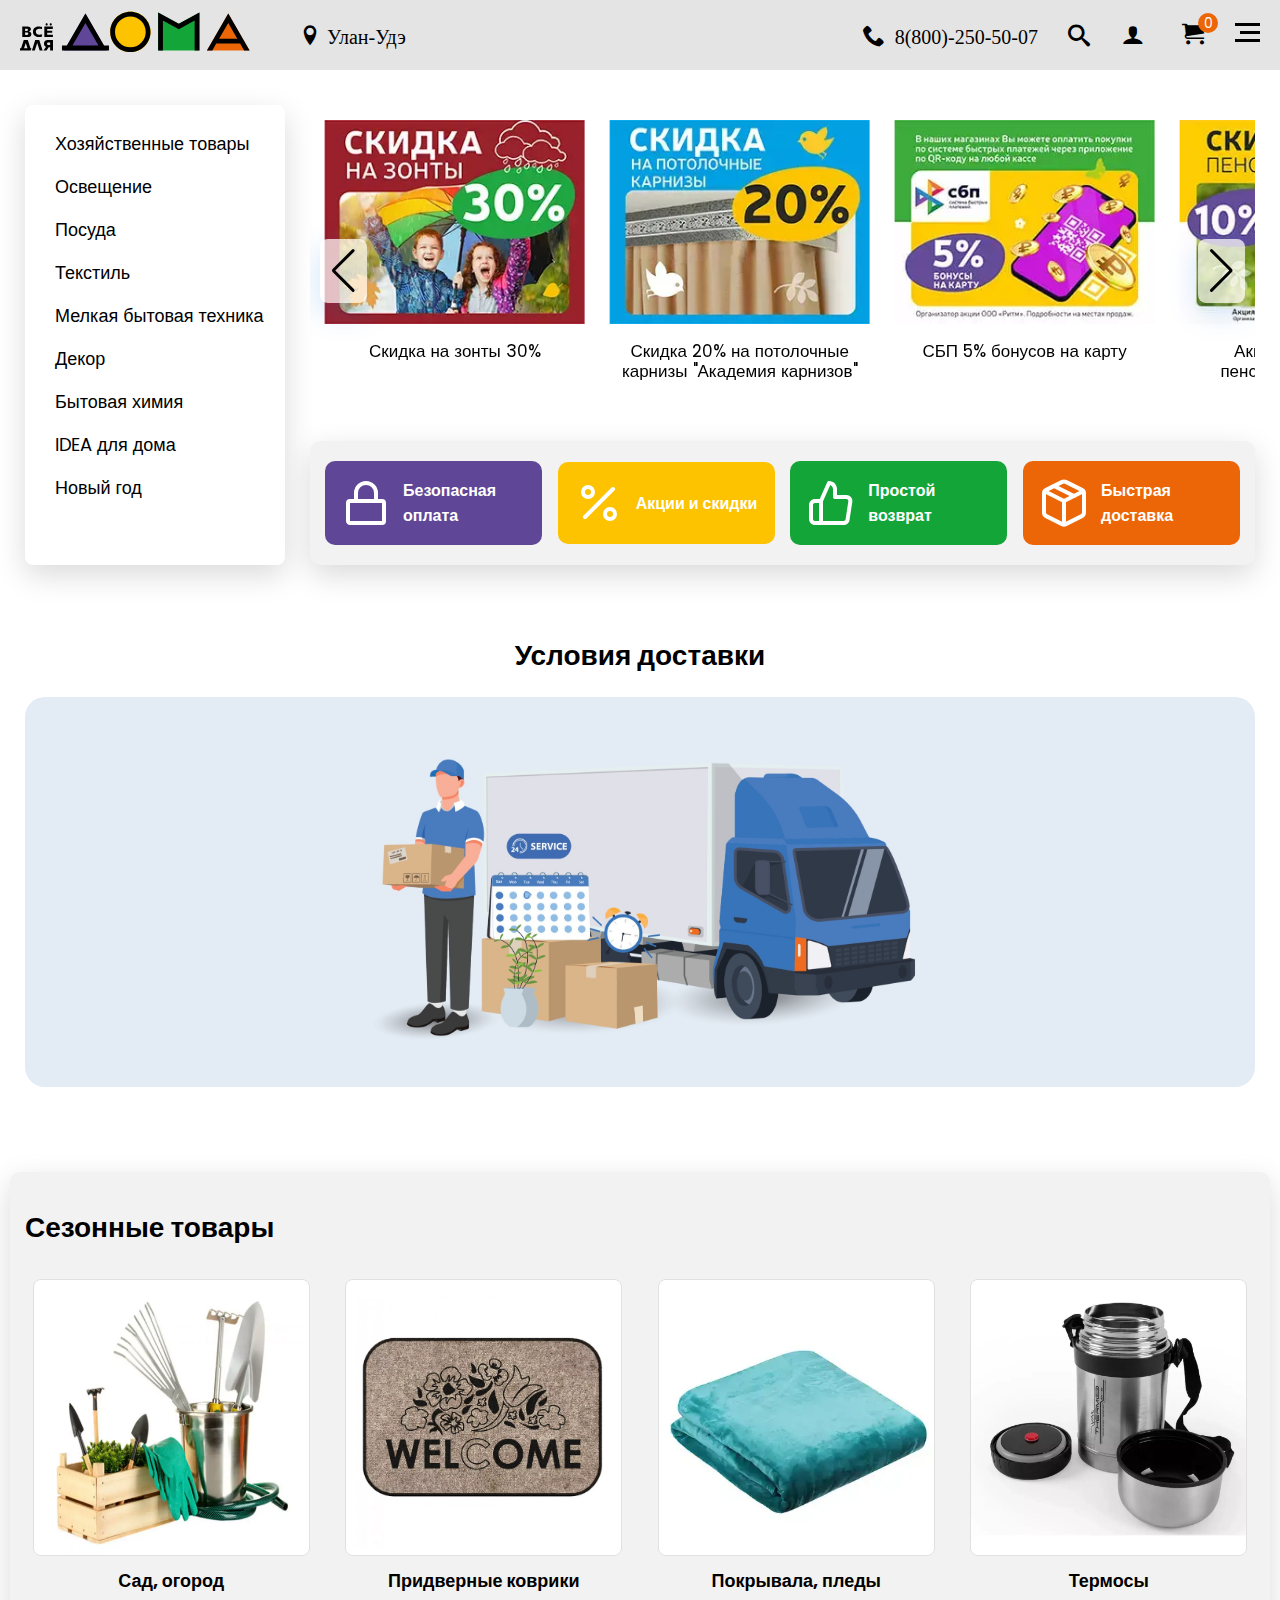
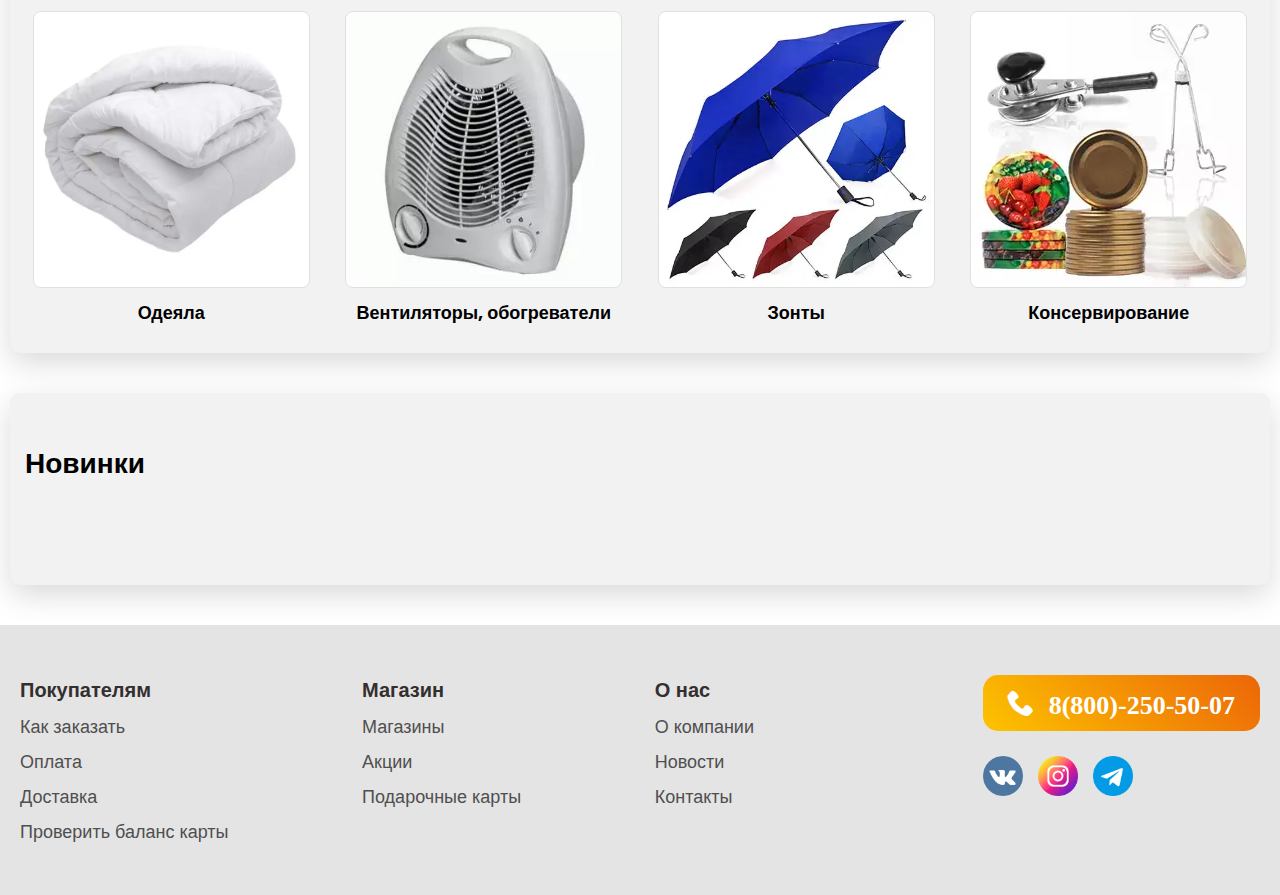
==== commit 626fad62: "add API, block 'delivery', swiper" ====
--- a/index.html
+++ b/index.html
@@ -15,7 +15,7 @@
     <div class="container">            
         <nav>
             <div class="header__menu-left">
-                <a href="#" class="header__logo">
+                <a href="/" class="header__logo">
                     <img src="img/icons/logo.svg" alt="logo">
                 </a>
                 <div class="header__menu-places">
@@ -654,7 +654,7 @@
                 Условия доставки
             </h2>
             <div class="delivery__img">
-                <img src="img/delivery/dostavka.svg" alt="delivery">
+                <img src="img/delivery/images.jpg" alt="delivery">
             </div>
         </div>
     </div>
@@ -872,7 +872,7 @@
         <img src="img/icons/arrow.svg" alt="">
     </div>
     
-    <script defer src="js/app.min.js"></script>
+    <script type="module" src="bundle.js"></script>
     <script defer src="https://unpkg.com/swiper@8/swiper-bundle.min.js"></script>
 </body>
-</html>
+</html>--- a/css/style.min.css
+++ b/css/style.min.css
@@ -905,17 +905,20 @@
 }
 .delivery__title {
   text-align: center;
-  margin-bottom: 25px;
+  margin-bottom: 20px;
 }
 .delivery__img {
   max-width: 100%;
   margin: 0 auto;
-  border-radius: 15px;
-  padding: 20px;
-  background: rgba(19, 165, 56, 0.4509803922);
+  display: flex;
+  align-items: center;
+  justify-content: center;
+  background-color: rgb(227, 235, 245);
+  padding: 25px;
+  border-radius: 20px;
 }
 .delivery__img img {
-  width: 100%;
+  width: 60%;
   height: 100%;
   object-fit: contain;
 }
@@ -1357,6 +1360,13 @@
   border: 2px solid #ccc;
 }
 
+.page-good {
+  display: none;
+}
+.page-good .active {
+  display: block;
+}
+
 .promo__menu-search {
   display: none;
   position: fixed;
@@ -1740,6 +1750,9 @@
   .delivery__img {
     padding: 10px;
   }
+  .delivery__img img {
+    width: 75%;
+  }
 
   .new__goods {
     grid-template-columns: repeat(3, 1fr);
@@ -1923,6 +1936,10 @@
     grid-template-columns: repeat(2, 1fr);
   }
 
+  .delivery__img img {
+    width: 100%;
+  }
+
   .goods__card-img {
     width: 230px;
     height: 230px;
@@ -1970,7 +1987,7 @@
   }
 
   .title {
-    font-size: 26px;
+    font-size: 22px;
   }
 
   .modal__title {
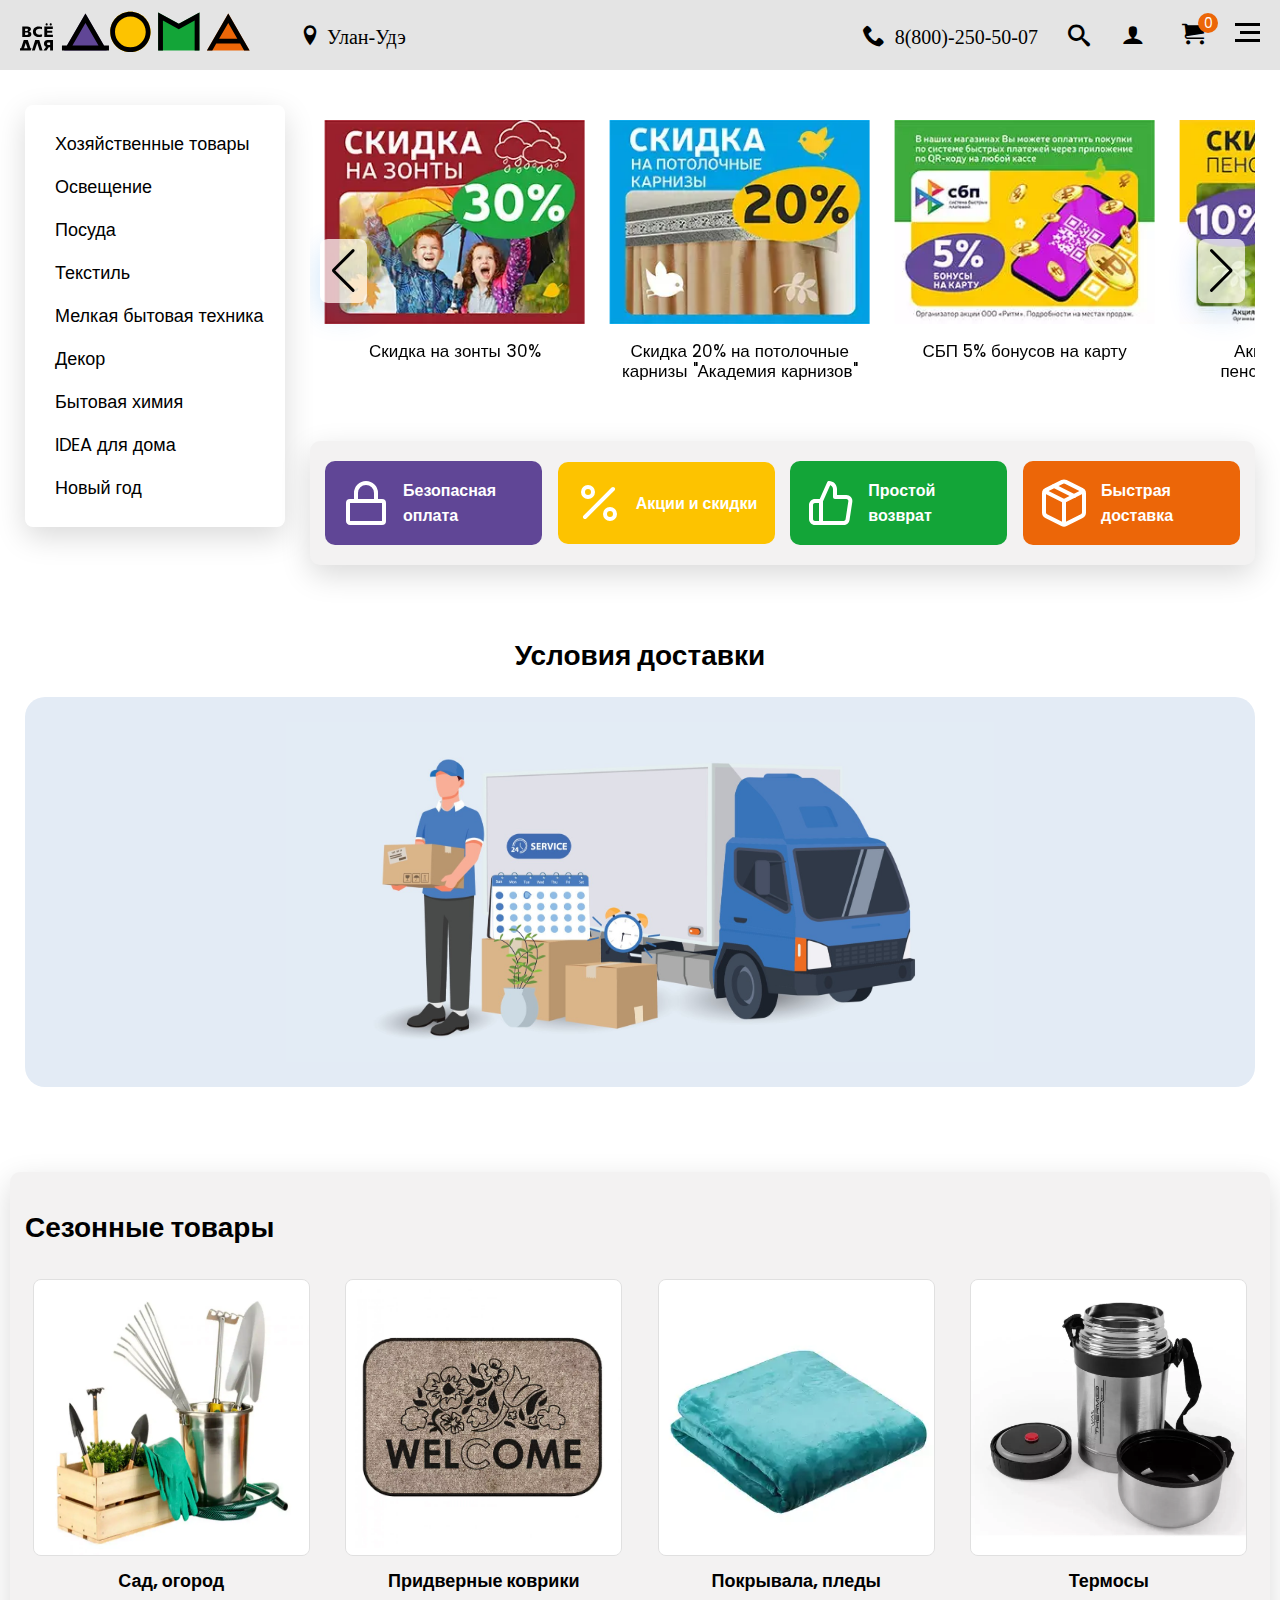
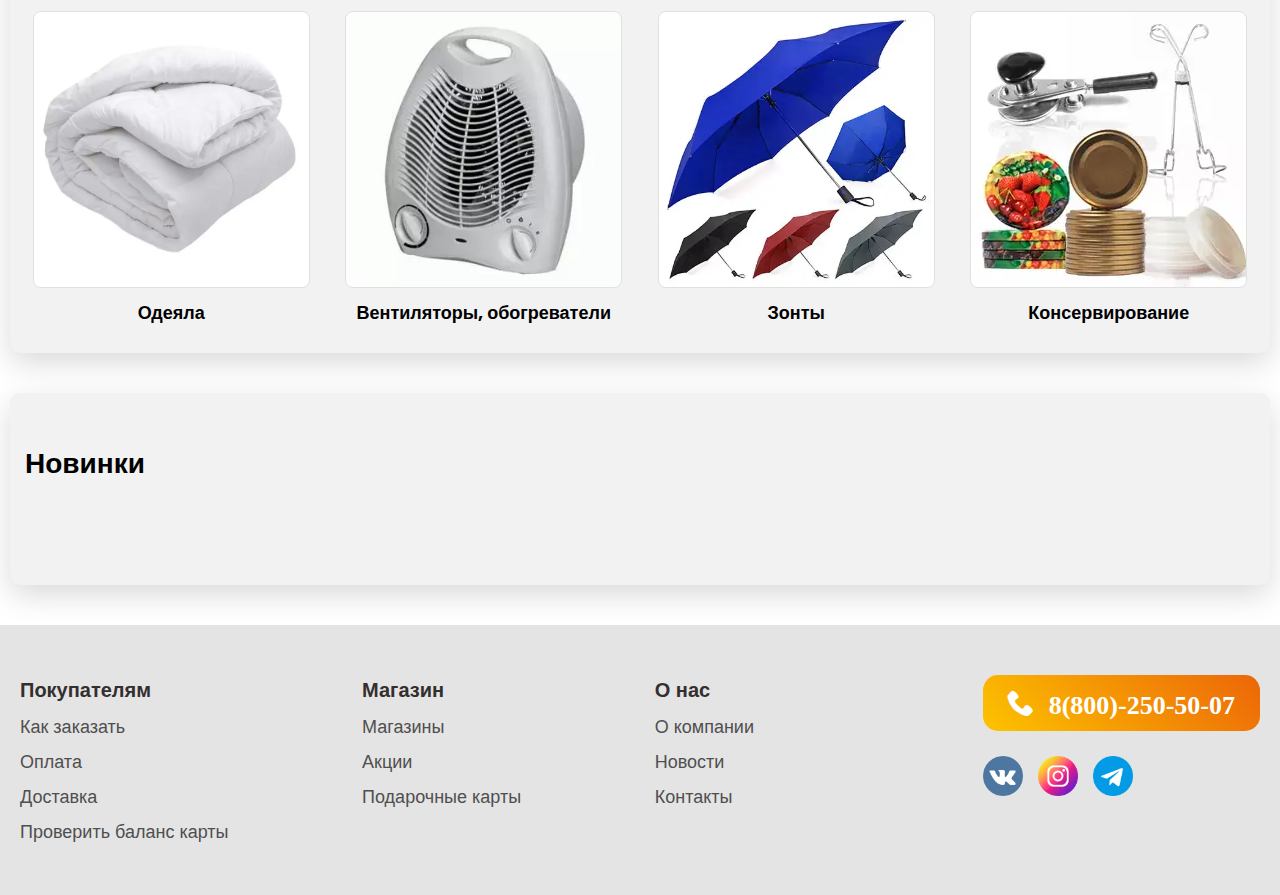
==== commit ab8b3351: "filter" ====
--- a/index.html
+++ b/index.html
@@ -859,12 +859,17 @@
         </div>
         <div class="promo__menu-input">
             <input type="text" placeholder="Поиск по каталогу">
-            <button class="search-icon icon-search">
-            </button>
+            <a class="search-link" href="filter__goods.html">
+                <button class="search-icon icon-search">
+                </button>
+            </a>
             <button class="search__empty">
                 <span></span>
                 <span></span>
             </button>
+        </div>
+        <div class="search__result search-result">
+            
         </div>
     </div>
 </div>
--- a/css/style.min.css
+++ b/css/style.min.css
@@ -623,6 +623,7 @@
 }
 .promo__menu {
   width: 315px;
+  height: fit-content;
   margin: 0;
   padding: 0;
   background: #fff;
@@ -1070,7 +1071,7 @@
   padding: 70px 0 0 0;
 }
 .product__wrapper {
-  padding: 60px 15px;
+  padding: 35px 15px;
 }
 .product__section {
   color: #7e7a7a;
@@ -1381,6 +1382,13 @@
   position: relative;
   padding-top: 100px;
 }
+.promo__menu-search .search-link {
+  text-decoration: none;
+  color: #000;
+  position: absolute;
+  right: 60px;
+  top: 120px;
+}
 .promo__menu-input {
   display: flex;
   align-items: center;
@@ -1394,27 +1402,28 @@
   font-size: 24px;
   height: 35px;
   border-radius: 10px;
+  position: relative;
 }
 
 .search-icon {
   font-size: 24px;
-  margin: 0 15px;
   background: transparent;
   border: none;
   padding: 0;
   cursor: pointer;
-  transform: scale(1.3);
+  transform: scale(1);
 }
 
 .search__empty {
   width: 27px;
   height: 25px;
-  margin: 0 15px;
   background: transparent;
   border: none;
   padding: 0;
   cursor: pointer;
-  transform: scale(1.3);
+  transform: scale(1);
+  position: absolute;
+  right: 20px;
 }
 .search__empty span {
   display: block;
@@ -1594,6 +1603,240 @@
   color: #8b51ff;
 }
 
+.search-result {
+  display: flex;
+  flex-direction: column;
+  gap: 10px;
+  margin: 25px 0 0 0;
+  height: auto;
+  max-height: 350px;
+}
+.search-result__item {
+  text-decoration: none;
+  background-color: #fff;
+  display: flex;
+  align-items: center;
+  justify-content: space-between;
+  width: 100%;
+  border-radius: 6px;
+  gap: 30px;
+  cursor: pointer;
+}
+.search-result__item:hover {
+  box-shadow: 0 10px 30px rgba(0, 0, 0, 0.15);
+}
+.search-result__image {
+  width: 100px;
+  height: 100px;
+  padding: 10px;
+}
+.search-result__image img {
+  object-fit: contain;
+  width: 100%;
+  height: 100%;
+}
+.search-result__desc {
+  padding: 15px;
+  flex: 0 1 100%;
+  display: flex;
+  flex-direction: column;
+  justify-content: center;
+  align-items: flex-start;
+  gap: 8px;
+  color: #000;
+}
+.search-result__title {
+  font-size: 20px;
+  font-weight: 500;
+}
+.search-result__art {
+  color: #828282;
+  font-size: 14px;
+  font-style: normal;
+  font-weight: 400;
+  line-height: 18px;
+}
+.search-result__price {
+  color: #000;
+  font-size: 18px;
+  font-style: normal;
+  font-weight: 700;
+  line-height: 24px;
+}
+.search-result__empty {
+  font-size: 20px;
+  font-weight: 700;
+}
+
+.filter {
+  margin: 0 0 100px 0;
+}
+.filter__wrapper {
+  display: grid;
+  grid-template-columns: 1fr 3fr;
+  gap: 25px;
+}
+.filter input {
+  border: 1px solid #777;
+  border-radius: 8px;
+  font-size: 16px;
+  font-style: normal;
+  font-weight: 400;
+  line-height: 20px;
+  padding: 10px;
+}
+
+.section-filter {
+  height: fit-content;
+  border-radius: 8px;
+  box-shadow: 0 10px 30px rgba(0, 0, 0, 0.25);
+}
+.section-filter.active {
+  display: block;
+  position: fixed;
+  width: 100%;
+  height: 100%;
+  top: 70px;
+  left: 0;
+  background-color: #fff;
+  z-index: 8;
+  overflow-y: auto;
+}
+.section-filter__close {
+  width: 35px;
+  height: 30px;
+  position: absolute;
+  top: 20px;
+  right: 10px;
+  cursor: pointer;
+  border: none;
+  background-color: transparent;
+}
+.section-filter__close span {
+  display: block;
+  height: 3px;
+  width: 100%;
+  background-color: #000;
+  transition: 0.5s all;
+}
+.section-filter__close span:nth-child(1) {
+  transform: translateY(0px) rotate(-45deg);
+}
+.section-filter__close span:nth-child(2) {
+  transform: translateY(-2px) rotate(45deg);
+}
+
+.filter-property {
+  padding: 20px;
+}
+.filter-property:not(:last-child) {
+  border-bottom: 1px solid #ccc;
+}
+.filter-property__name {
+  font-style: normal;
+  font-weight: 700;
+  font-size: 20px;
+  line-height: 150%;
+  color: #000;
+  margin-bottom: 15px;
+}
+.filter-property__inputs {
+  display: flex;
+  align-items: center;
+  justify-content: space-between;
+  gap: 30px;
+}
+.filter-property__min, .filter-property__max {
+  width: 30%;
+}
+.filter-property__input {
+  width: 89%;
+}
+.filter-property__value {
+  max-height: 250px;
+  overflow: auto;
+}
+.filter-property__value div {
+  margin: 10px 0;
+}
+.filter-property__value label {
+  font-style: normal;
+  font-weight: 500;
+  font-size: 18px;
+  line-height: 150%;
+  letter-spacing: 0.0275em;
+  color: #19191D;
+  margin: 5px 0;
+  cursor: pointer;
+}
+.filter-property__btns {
+  display: flex;
+  align-items: center;
+  justify-content: space-between;
+  gap: 10px;
+}
+.filter-property__btns button {
+  display: block;
+  border: none;
+  width: 50%;
+  height: 45px;
+  font-size: 16px;
+  line-height: 20px;
+  border-radius: 8px;
+  color: #fff;
+  cursor: pointer;
+  transition: all 0.5s ease;
+}
+.filter-property__btns button:first-child {
+  background-color: #604696;
+}
+.filter-property__btns button:last-child {
+  background-color: #ec6608;
+}
+
+.goods__section .card__filter {
+  border: 1px solid #e0e0e0;
+  border-radius: 8px;
+  transition: all 0.5s ease;
+  background-color: #fff;
+  text-decoration: none;
+  color: #000;
+}
+.goods__section .card__filter:hover {
+  border-radius: 8px;
+  box-shadow: 0 10px 30px rgba(0, 0, 0, 0.25);
+}
+
+.goods-section__filter-btn {
+  border: 1px solid #777;
+  border-radius: 6px;
+  font-style: normal;
+  font-weight: 500;
+  font-size: 18px;
+  line-height: 160%;
+  letter-spacing: 0.018em;
+  color: #19191D;
+  background-color: transparent;
+  display: none;
+}
+.goods-section select {
+  border: 1px solid #777;
+  border-radius: 6px;
+  margin: 0 0 25px 0;
+  font-style: normal;
+  font-weight: 500;
+  font-size: 18px;
+  line-height: 143%;
+  letter-spacing: 0.018em;
+  color: #19191D;
+  padding: 5px;
+}
+.goods-section__sort {
+  display: grid;
+  grid-template-columns: repeat(3, 1fr);
+  gap: 10px;
+}
+
 @media (max-width: 1270px) {
   .container {
     max-width: 1200px;
@@ -1798,6 +2041,16 @@
   }
   .footer__panel a {
     font-size: 16px;
+  }
+
+  .filter__wrapper {
+    grid-template-columns: 1fr 2fr;
+    gap: 10px;
+  }
+
+  .goods-section__sort {
+    grid-template-columns: repeat(2, 1fr);
+    gap: 3px;
   }
 }
 @media (max-width: 768px) {
@@ -1870,6 +2123,13 @@
     font-size: 18px;
   }
 
+  .search-result__desc {
+    gap: 3px;
+  }
+  .search-result__title {
+    font-size: 16px;
+  }
+
   .review__list-items {
     grid-template-columns: 300px;
     grid-template-rows: repeat(1, auto);
@@ -1979,6 +2239,32 @@
     overflow: hidden;
     transition: max-height 0.3s ease-out;
   }
+
+  .filter__wrapper {
+    grid-template-columns: 1fr;
+  }
+  .filter__section {
+    display: none;
+  }
+
+  .section-filter__close {
+    display: block;
+  }
+
+  .goods-section__filter-btn {
+    display: inline-block;
+  }
+  .goods-section__sort {
+    grid-template-columns: repeat(2, 1fr);
+    gap: 15px;
+  }
+
+  .filter-property {
+    padding: 20px 90px;
+  }
+  .filter-property:last-child {
+    margin: 0px 0 100px 0;
+  }
 }
 @media (max-width: 576px) {
   .container {
@@ -2090,15 +2376,22 @@
     right: 18px;
   }
   .search__empty {
-    margin-right: 10px;
-    height: 26px;
-    width: 28px;
+    transform: scale(0.8);
   }
 
   .search-icon {
-    margin-right: 10px;
-    font-size: 18px;
-    margin: 0 10px;
+    transform: scale(0.8);
+    right: 55px;
+  }
+
+  .search-result__item {
+    gap: 10px;
+  }
+  .search-result__title {
+    font-size: 14px;
+  }
+  .search-result__art {
+    font-size: 12px;
   }
 
   .benefits__wrapper {
@@ -2196,6 +2489,23 @@
   .footer__contact {
     margin-top: 20px;
   }
+
+  .card-img {
+    width: 125px;
+    height: 125px;
+  }
+
+  .section-filter.active {
+    padding: 30px 0;
+  }
+
+  .filter-property {
+    padding: 20px 30px;
+  }
+
+  .goods-section__btn, .goods-section select {
+    font-size: 16px;
+  }
 }
 @media (max-height: 550px) {
   .header__submenu {
